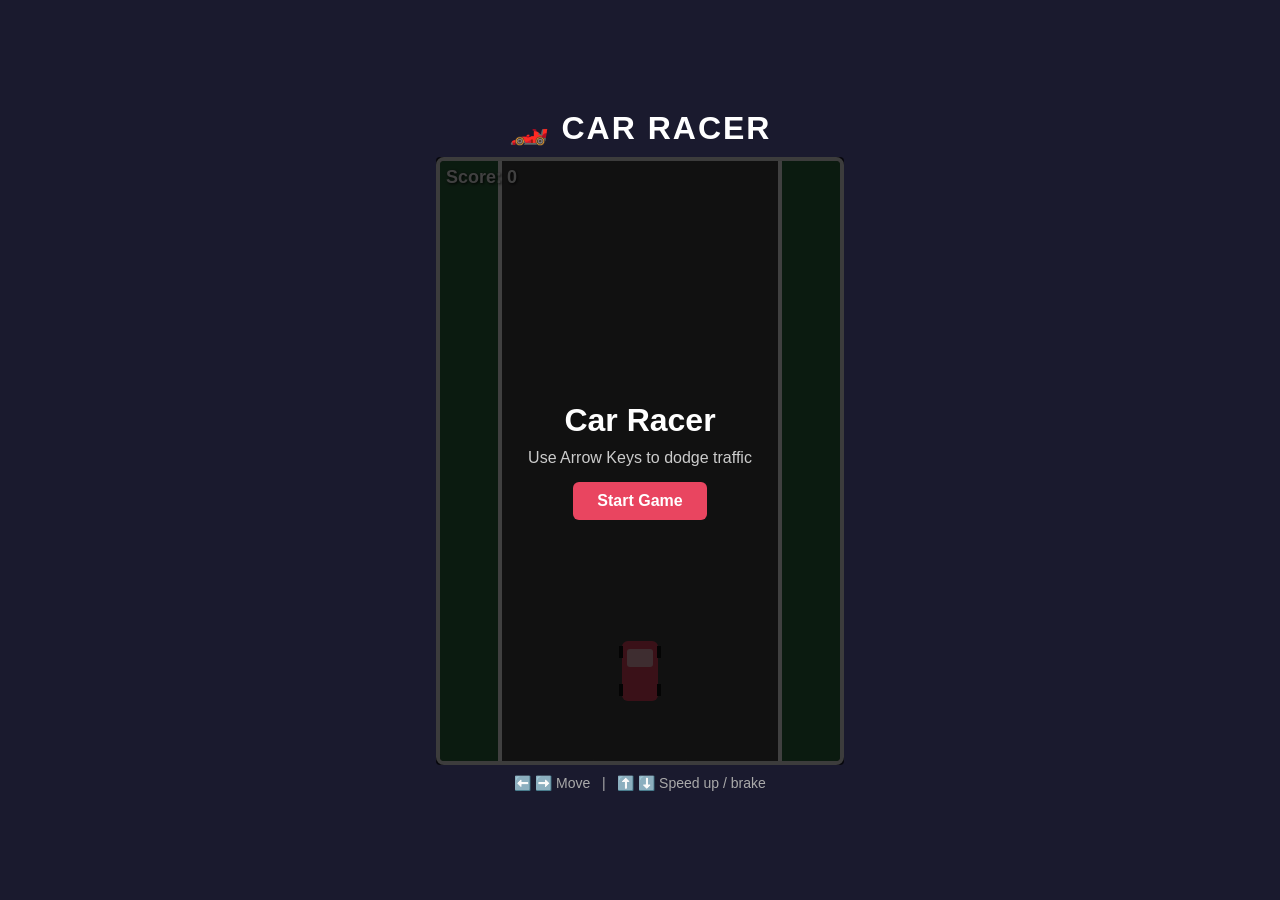
==== index.html @ 6ff9077c "Add files via upload" ====
<!DOCTYPE html>
<html lang="en">
<head>
<meta charset="UTF-8">
<title>Car Racer</title>
<style>
  * { margin: 0; padding: 0; box-sizing: border-box; }
  body {
    background: #1a1a2e;
    display: flex;
    flex-direction: column;
    align-items: center;
    justify-content: center;
    min-height: 100vh;
    font-family: 'Segoe UI', Arial, sans-serif;
    color: #fff;
  }
  h1 { margin-bottom: 10px; letter-spacing: 2px; }
  #gameWrap { position: relative; }
  canvas {
    background: #555;
    border: 4px solid #eee;
    border-radius: 8px;
    display: block;
  }
  #hud {
    position: absolute;
    top: 10px;
    left: 10px;
    font-size: 18px;
    font-weight: bold;
    text-shadow: 1px 1px 3px #000;
  }
  #overlay {
    position: absolute;
    top: 0; left: 0; right: 0; bottom: 0;
    background: rgba(0,0,0,0.75);
    display: flex;
    flex-direction: column;
    align-items: center;
    justify-content: center;
    text-align: center;
    border-radius: 4px;
  }
  #overlay h2 { font-size: 32px; margin-bottom: 10px; }
  #overlay p { margin-bottom: 15px; font-size: 16px; color: #ccc; }
  button {
    padding: 10px 24px;
    font-size: 16px;
    background: #e94560;
    border: none;
    border-radius: 6px;
    color: #fff;
    cursor: pointer;
    font-weight: bold;
  }
  button:hover { background: #ff5773; }
  #instructions {
    margin-top: 10px;
    color: #aaa;
    font-size: 14px;
  }
</style>
</head>
<body>

<h1>🏎️ CAR RACER</h1>
<div id="gameWrap">
  <canvas id="game" width="400" height="600"></canvas>
  <div id="hud">Score: 0</div>
  <div id="overlay">
    <h2>Car Racer</h2>
    <p>Use Arrow Keys to dodge traffic</p>
    <button id="startBtn">Start Game</button>
  </div>
</div>
<div id="instructions">⬅️ ➡️ Move &nbsp; | &nbsp; ⬆️ ⬇️ Speed up / brake</div>

<script>
const canvas = document.getElementById('game');
const ctx = canvas.getContext('2d');
const hud = document.getElementById('hud');
const overlay = document.getElementById('overlay');
const startBtn = document.getElementById('startBtn');

const W = canvas.width, H = canvas.height;
const roadLeft = 60, roadRight = W - 60, laneCount = 3;
const laneWidth = (roadRight - roadLeft) / laneCount;

let keys = {};
document.addEventListener('keydown', e => {
  if (["ArrowLeft","ArrowRight","ArrowUp","ArrowDown"].includes(e.key)) e.preventDefault();
  keys[e.key] = true;
});
document.addEventListener('keyup', e => keys[e.key] = false);

function laneCenter(i) {
  return roadLeft + laneWidth * i + laneWidth / 2;
}

class Car {
  constructor(x, y, w, h, color) {
    this.x = x; this.y = y; this.w = w; this.h = h; this.color = color;
  }
  draw() {
    ctx.save();
    ctx.translate(this.x, this.y);
    // body
    ctx.fillStyle = this.color;
    roundRect(-this.w/2, -this.h/2, this.w, this.h, 6);
    ctx.fill();
    // windows
    ctx.fillStyle = "rgba(255,255,255,0.6)";
    roundRect(-this.w/2 + 5, -this.h/2 + 8, this.w - 10, this.h * 0.3, 3);
    ctx.fill();
    // wheels
    ctx.fillStyle = "#111";
    ctx.fillRect(-this.w/2 - 3, -this.h/2 + 5, 4, 12);
    ctx.fillRect(this.w/2 - 1, -this.h/2 + 5, 4, 12);
    ctx.fillRect(-this.w/2 - 3, this.h/2 - 17, 4, 12);
    ctx.fillRect(this.w/2 - 1, this.h/2 - 17, 4, 12);
    ctx.restore();
  }
  get bounds() {
    return {
      left: this.x - this.w/2 + 6,
      right: this.x + this.w/2 - 6,
      top: this.y - this.h/2 + 4,
      bottom: this.y + this.h/2 - 4
    };
  }
}

function roundRect(x, y, w, h, r) {
  ctx.beginPath();
  ctx.moveTo(x + r, y);
  ctx.arcTo(x + w, y, x + w, y + h, r);
  ctx.arcTo(x + w, y + h, x, y + h, r);
  ctx.arcTo(x, y + h, x, y, r);
  ctx.arcTo(x, y, x + w, y, r);
  ctx.closePath();
}

let player, enemies, score, baseSpeed, roadOffset, gameRunning, spawnTimer, spawnInterval;
const enemyColors = ["#3498db", "#f1c40f", "#2ecc71", "#9b59b6", "#e67e22"];

function resetGame() {
  player = new Car(laneCenter(1), H - 90, 36, 60, "#e94560");
  enemies = [];
  score = 0;
  baseSpeed = 3.5;
  roadOffset = 0;
  spawnTimer = 0;
  spawnInterval = 75;
  gameRunning = true;
  hud.textContent = "Score: 0";
}

function spawnEnemy() {
  const lane = Math.floor(Math.random() * laneCount);
  // avoid stacking directly on top of another enemy in same lane too close
  const color = enemyColors[Math.floor(Math.random() * enemyColors.length)];
  enemies.push(new Car(laneCenter(lane), -80, 34, 58, color));
}

function collide(a, b) {
  const ab = a.bounds, bb = b.bounds;
  return ab.left < bb.right && ab.right > bb.left && ab.top < bb.bottom && ab.bottom > bb.top;
}

function update() {
  if (!gameRunning) return;

  // speed gradually increases with score
  const speed = baseSpeed + score / 300;

  // player movement
  const moveSpeed = 5;
  if (keys["ArrowLeft"]) player.x -= moveSpeed;
  if (keys["ArrowRight"]) player.x += moveSpeed;
  let curSpeedMod = speed;
  if (keys["ArrowUp"]) curSpeedMod = speed * 1.6;
  if (keys["ArrowDown"]) curSpeedMod = speed * 0.5;

  // clamp player to road
  const half = player.w / 2;
  if (player.x < roadLeft + half) player.x = roadLeft + half;
  if (player.x > roadRight - half) player.x = roadRight - half;

  // road scroll
  roadOffset = (roadOffset + curSpeedMod) % 40;

  // spawn enemies
  spawnTimer++;
  if (spawnTimer >= spawnInterval) {
    spawnTimer = 0;
    spawnEnemy();
    spawnInterval = Math.max(35, 75 - score / 20);
  }

  // update enemies
  for (let i = enemies.length - 1; i >= 0; i--) {
    enemies[i].y += curSpeedMod;
    if (enemies[i].y > H + 80) {
      enemies.splice(i, 1);
    } else if (collide(player, enemies[i])) {
      gameOver();
      return;
    }
  }

  // score increases with distance
  score += curSpeedMod * 0.05;
  hud.textContent = "Score: " + Math.floor(score);
}

function drawRoad() {
  ctx.fillStyle = "#444";
  ctx.fillRect(roadLeft, 0, roadRight - roadLeft, H);

  // side grass
  ctx.fillStyle = "#2d6a3f";
  ctx.fillRect(0, 0, roadLeft, H);
  ctx.fillRect(roadRight, 0, W - roadRight, H);

  // road edges
  ctx.strokeStyle = "#fff";
  ctx.lineWidth = 4;
  ctx.beginPath();
  ctx.moveTo(roadLeft, 0); ctx.lineTo(roadLeft, H);
  ctx.moveTo(roadRight, 0); ctx.lineTo(roadRight, H);
  ctx.stroke();

  // lane dashes
  ctx.strokeStyle = "#ddd";
  ctx.lineWidth = 3;
  ctx.setLineDash([20, 20]);
  for (let i = 1; i < laneCount; i++) {
    const x = roadLeft + laneWidth * i;
    ctx.beginPath();
    ctx.moveTo(x, -40 + roadOffset);
    ctx.lineTo(x, H);
    ctx.stroke();
  }
  ctx.setLineDash([]);
}

function draw() {
  ctx.clearRect(0, 0, W, H);
  drawRoad();
  enemies.forEach(e => e.draw());
  player.draw();
}

function loop() {
  update();
  draw();
  if (gameRunning) requestAnimationFrame(loop);
}

function gameOver() {
  gameRunning = false;
  overlay.style.display = "flex";
  overlay.innerHTML = `
    <h2>💥 Crashed!</h2>
    <p>Final Score: ${Math.floor(score)}</p>
    <button id="restartBtn">Race Again</button>
  `;
  document.getElementById("restartBtn").addEventListener("click", startGame);
}

function startGame() {
  overlay.style.display = "none";
  resetGame();
  requestAnimationFrame(loop);
}

startBtn.addEventListener("click", startGame);

// initial static draw
player = new Car(laneCenter(1), H - 90, 36, 60, "#e94560");
enemies = [];
draw();
</script>

</body>
</html>
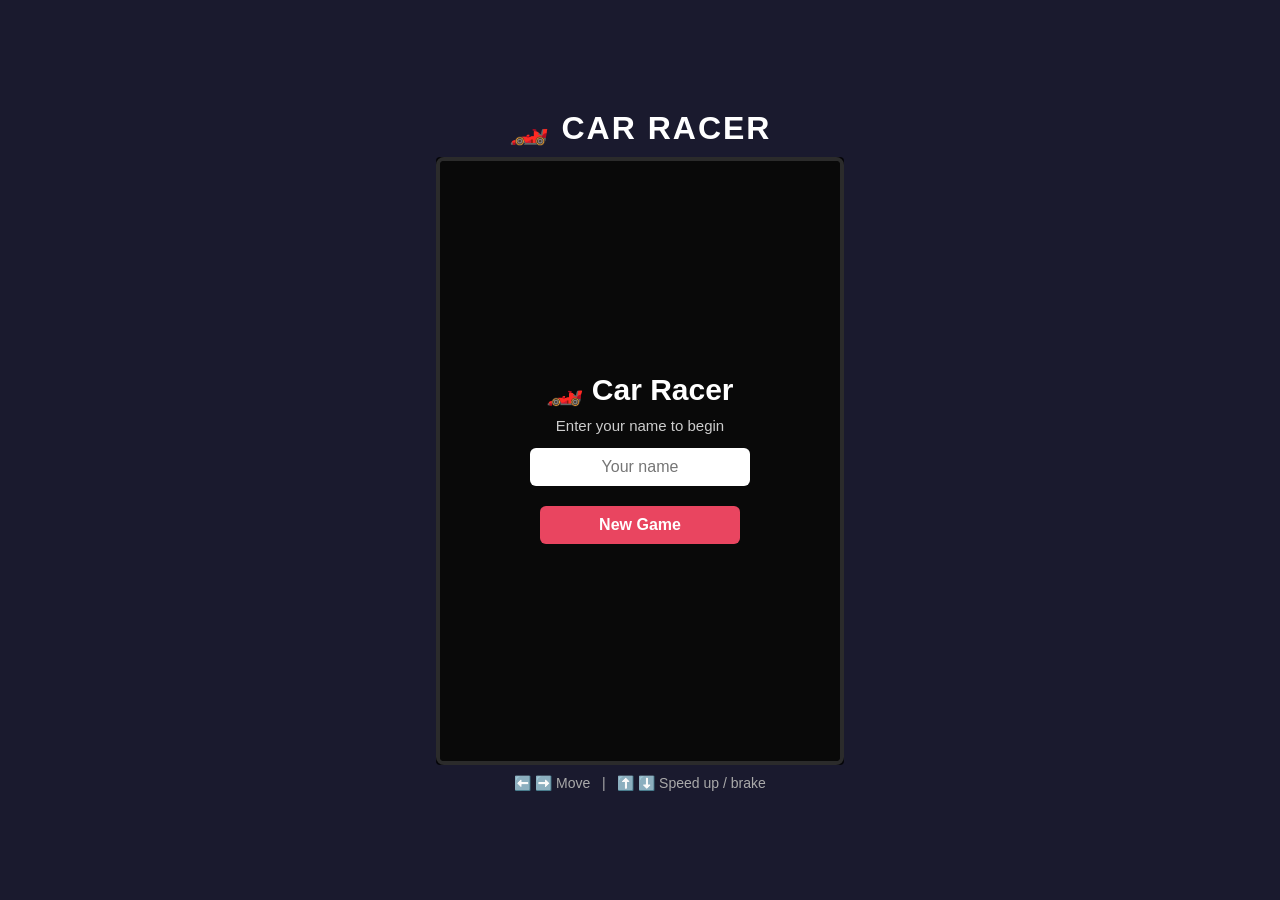
==== commit b318cebb: "Update game with menu, modes, and themes" ====
--- a/index.html
+++ b/index.html
@@ -18,7 +18,6 @@
   h1 { margin-bottom: 10px; letter-spacing: 2px; }
   #gameWrap { position: relative; }
   canvas {
-    background: #555;
     border: 4px solid #eee;
     border-radius: 8px;
     display: block;
@@ -27,6 +26,15 @@
     position: absolute;
     top: 10px;
     left: 10px;
+    font-size: 16px;
+    font-weight: bold;
+    text-shadow: 1px 1px 3px #000;
+    line-height: 1.4;
+  }
+  #timerDisplay {
+    position: absolute;
+    top: 10px;
+    right: 14px;
     font-size: 18px;
     font-weight: bold;
     text-shadow: 1px 1px 3px #000;
@@ -34,16 +42,17 @@
   #overlay {
     position: absolute;
     top: 0; left: 0; right: 0; bottom: 0;
-    background: rgba(0,0,0,0.75);
+    background: rgba(0,0,0,0.82);
     display: flex;
     flex-direction: column;
     align-items: center;
     justify-content: center;
     text-align: center;
     border-radius: 4px;
-  }
-  #overlay h2 { font-size: 32px; margin-bottom: 10px; }
-  #overlay p { margin-bottom: 15px; font-size: 16px; color: #ccc; }
+    padding: 20px;
+  }
+  #overlay h2 { font-size: 30px; margin-bottom: 10px; }
+  #overlay p { margin-bottom: 14px; font-size: 15px; color: #ccc; }
   button {
     padding: 10px 24px;
     font-size: 16px;
@@ -53,13 +62,35 @@
     color: #fff;
     cursor: pointer;
     font-weight: bold;
+    margin: 6px;
+    min-width: 200px;
   }
   button:hover { background: #ff5773; }
+  button.secondary {
+    background: #444;
+  }
+  button.secondary:hover { background: #666; }
+  input[type="text"] {
+    padding: 10px;
+    font-size: 16px;
+    border-radius: 6px;
+    border: none;
+    outline: none;
+    text-align: center;
+    width: 220px;
+    margin-bottom: 14px;
+  }
   #instructions {
     margin-top: 10px;
     color: #aaa;
     font-size: 14px;
   }
+  .modeBtns { display: flex; flex-direction: column; }
+  .nameTag {
+    font-size: 13px;
+    color: #ffd166;
+    margin-bottom: 4px;
+  }
 </style>
 </head>
 <body>
@@ -67,12 +98,9 @@
 <h1>🏎️ CAR RACER</h1>
 <div id="gameWrap">
   <canvas id="game" width="400" height="600"></canvas>
-  <div id="hud">Score: 0</div>
-  <div id="overlay">
-    <h2>Car Racer</h2>
-    <p>Use Arrow Keys to dodge traffic</p>
-    <button id="startBtn">Start Game</button>
-  </div>
+  <div id="hud"></div>
+  <div id="timerDisplay"></div>
+  <div id="overlay"></div>
 </div>
 <div id="instructions">⬅️ ➡️ Move &nbsp; | &nbsp; ⬆️ ⬇️ Speed up / brake</div>
 
@@ -80,12 +108,35 @@
 const canvas = document.getElementById('game');
 const ctx = canvas.getContext('2d');
 const hud = document.getElementById('hud');
+const timerDisplay = document.getElementById('timerDisplay');
 const overlay = document.getElementById('overlay');
-const startBtn = document.getElementById('startBtn');
 
 const W = canvas.width, H = canvas.height;
 const roadLeft = 60, roadRight = W - 60, laneCount = 3;
 const laneWidth = (roadRight - roadLeft) / laneCount;
+
+let playerName = "Player";
+let currentMode = null; // 1 = time attack, 2 = classic
+
+// ---------- THEMES ----------
+const THEMES = {
+  1: { // Time Attack - dusk/sunset theme
+    road: "#3a3450",
+    grass: "#6a3fa0",
+    edge: "#ffd166",
+    dash: "#f4f1de",
+    borderColor: "#ffd166",
+    sky: ["#2b1055", "#7597de"]
+  },
+  2: { // Classic - daytime highway
+    road: "#444444",
+    grass: "#2d6a3f",
+    edge: "#ffffff",
+    dash: "#dddddd",
+    borderColor: "#eeeeee",
+    sky: ["#87ceeb", "#e0f7fa"]
+  }
+};
 
 let keys = {};
 document.addEventListener('keydown', e => {
@@ -105,15 +156,12 @@
   draw() {
     ctx.save();
     ctx.translate(this.x, this.y);
-    // body
     ctx.fillStyle = this.color;
     roundRect(-this.w/2, -this.h/2, this.w, this.h, 6);
     ctx.fill();
-    // windows
     ctx.fillStyle = "rgba(255,255,255,0.6)";
     roundRect(-this.w/2 + 5, -this.h/2 + 8, this.w - 10, this.h * 0.3, 3);
     ctx.fill();
-    // wheels
     ctx.fillStyle = "#111";
     ctx.fillRect(-this.w/2 - 3, -this.h/2 + 5, 4, 12);
     ctx.fillRect(this.w/2 - 1, -this.h/2 + 5, 4, 12);
@@ -142,6 +190,7 @@
 }
 
 let player, enemies, score, baseSpeed, roadOffset, gameRunning, spawnTimer, spawnInterval;
+let timeLeft, timerInterval;
 const enemyColors = ["#3498db", "#f1c40f", "#2ecc71", "#9b59b6", "#e67e22"];
 
 function resetGame() {
@@ -153,12 +202,33 @@
   spawnTimer = 0;
   spawnInterval = 75;
   gameRunning = true;
-  hud.textContent = "Score: 0";
+  timeLeft = 120;
+  updateHud();
+}
+
+function updateHud() {
+  hud.innerHTML = `<div class="nameTag">${escapeHtml(playerName)}</div>Score: ${Math.floor(score)}`;
+  if (currentMode === 1) {
+    timerDisplay.textContent = "⏱ " + formatTime(timeLeft);
+  } else {
+    timerDisplay.textContent = "";
+  }
+}
+
+function formatTime(t) {
+  const m = Math.floor(t / 60);
+  const s = Math.floor(t % 60);
+  return m + ":" + (s < 10 ? "0" : "") + s;
+}
+
+function escapeHtml(str) {
+  const div = document.createElement('div');
+  div.textContent = str;
+  return div.innerHTML;
 }
 
 function spawnEnemy() {
   const lane = Math.floor(Math.random() * laneCount);
-  // avoid stacking directly on top of another enemy in same lane too close
   const color = enemyColors[Math.floor(Math.random() * enemyColors.length)];
   enemies.push(new Car(laneCenter(lane), -80, 34, 58, color));
 }
@@ -168,13 +238,11 @@
   return ab.left < bb.right && ab.right > bb.left && ab.top < bb.bottom && ab.bottom > bb.top;
 }
 
-function update() {
+function update(dt) {
   if (!gameRunning) return;
 
-  // speed gradually increases with score
   const speed = baseSpeed + score / 300;
 
-  // player movement
   const moveSpeed = 5;
   if (keys["ArrowLeft"]) player.x -= moveSpeed;
   if (keys["ArrowRight"]) player.x += moveSpeed;
@@ -182,15 +250,12 @@
   if (keys["ArrowUp"]) curSpeedMod = speed * 1.6;
   if (keys["ArrowDown"]) curSpeedMod = speed * 0.5;
 
-  // clamp player to road
   const half = player.w / 2;
   if (player.x < roadLeft + half) player.x = roadLeft + half;
   if (player.x > roadRight - half) player.x = roadRight - half;
 
-  // road scroll
   roadOffset = (roadOffset + curSpeedMod) % 40;
 
-  // spawn enemies
   spawnTimer++;
   if (spawnTimer >= spawnInterval) {
     spawnTimer = 0;
@@ -198,41 +263,52 @@
     spawnInterval = Math.max(35, 75 - score / 20);
   }
 
-  // update enemies
   for (let i = enemies.length - 1; i >= 0; i--) {
     enemies[i].y += curSpeedMod;
     if (enemies[i].y > H + 80) {
       enemies.splice(i, 1);
     } else if (collide(player, enemies[i])) {
-      gameOver();
-      return;
+      if (currentMode === 2) {
+        endGame(false);
+        return;
+      } else {
+        // Time attack: crashing costs points but keeps racing
+        score = Math.max(0, score - 25);
+        enemies.splice(i, 1);
+      }
     }
   }
 
-  // score increases with distance
   score += curSpeedMod * 0.05;
-  hud.textContent = "Score: " + Math.floor(score);
+  updateHud();
 }
 
 function drawRoad() {
-  ctx.fillStyle = "#444";
-  ctx.fillRect(roadLeft, 0, roadRight - roadLeft, H);
-
-  // side grass
-  ctx.fillStyle = "#2d6a3f";
+  const theme = THEMES[currentMode] || THEMES[2];
+
+  // sky/background gradient outside road area shown via grass color for simplicity,
+  // but add subtle gradient background behind everything
+  const grad = ctx.createLinearGradient(0, 0, 0, H);
+  grad.addColorStop(0, theme.sky[0]);
+  grad.addColorStop(1, theme.sky[1]);
+  ctx.fillStyle = grad;
+  ctx.fillRect(0, 0, W, H);
+
+  ctx.fillStyle = theme.grass;
   ctx.fillRect(0, 0, roadLeft, H);
   ctx.fillRect(roadRight, 0, W - roadRight, H);
 
-  // road edges
-  ctx.strokeStyle = "#fff";
+  ctx.fillStyle = theme.road;
+  ctx.fillRect(roadLeft, 0, roadRight - roadLeft, H);
+
+  ctx.strokeStyle = theme.edge;
   ctx.lineWidth = 4;
   ctx.beginPath();
   ctx.moveTo(roadLeft, 0); ctx.lineTo(roadLeft, H);
   ctx.moveTo(roadRight, 0); ctx.lineTo(roadRight, H);
   ctx.stroke();
 
-  // lane dashes
-  ctx.strokeStyle = "#ddd";
+  ctx.strokeStyle = theme.dash;
   ctx.lineWidth = 3;
   ctx.setLineDash([20, 20]);
   for (let i = 1; i < laneCount; i++) {
@@ -252,35 +328,95 @@
   player.draw();
 }
 
-function loop() {
+let lastTime = null;
+function loop(ts) {
   update();
   draw();
   if (gameRunning) requestAnimationFrame(loop);
 }
 
-function gameOver() {
+function endGame(timeUp) {
   gameRunning = false;
+  clearInterval(timerInterval);
+  overlay.style.display = "flex";
+  const title = timeUp ? "⏱ Time's Up!" : "💥 Crashed!";
+  overlay.innerHTML = `
+    <h2>${title}</h2>
+    <p><strong>${escapeHtml(playerName)}</strong><br>Final Score: ${Math.floor(score)}</p>
+    <div class="modeBtns">
+      <button id="restartBtn">Race Again</button>
+      <button id="menuBtn" class="secondary">Main Menu</button>
+    </div>
+  `;
+  document.getElementById("restartBtn").addEventListener("click", () => startGame(currentMode));
+  document.getElementById("menuBtn").addEventListener("click", showMainMenu);
+}
+
+function startGame(mode) {
+  currentMode = mode;
+  overlay.style.display = "none";
+  resetGame();
+  canvas.style.borderColor = THEMES[mode].borderColor;
+
+  if (mode === 1) {
+    clearInterval(timerInterval);
+    timerInterval = setInterval(() => {
+      if (!gameRunning) return;
+      timeLeft -= 1;
+      updateHud();
+      if (timeLeft <= 0) {
+        endGame(true);
+      }
+    }, 1000);
+  }
+
+  requestAnimationFrame(loop);
+}
+
+// ---------- MENUS ----------
+function showMainMenu() {
+  gameRunning = false;
+  clearInterval(timerInterval);
+  timerDisplay.textContent = "";
+  hud.innerHTML = "";
+  ctx.clearRect(0, 0, W, H);
+  ctx.fillStyle = "#333";
+  ctx.fillRect(0, 0, W, H);
+  canvas.style.borderColor = "#eee";
+
   overlay.style.display = "flex";
   overlay.innerHTML = `
-    <h2>💥 Crashed!</h2>
-    <p>Final Score: ${Math.floor(score)}</p>
-    <button id="restartBtn">Race Again</button>
+    <h2>🏎️ Car Racer</h2>
+    <p>Enter your name to begin</p>
+    <input type="text" id="nameInput" placeholder="Your name" maxlength="16" value="${escapeHtml(playerName === "Player" ? "" : playerName)}">
+    <div class="modeBtns">
+      <button id="newGameBtn">New Game</button>
+    </div>
   `;
-  document.getElementById("restartBtn").addEventListener("click", startGame);
-}
-
-function startGame() {
-  overlay.style.display = "none";
-  resetGame();
-  requestAnimationFrame(loop);
-}
-
-startBtn.addEventListener("click", startGame);
-
-// initial static draw
-player = new Car(laneCenter(1), H - 90, 36, 60, "#e94560");
-enemies = [];
-draw();
+  document.getElementById("newGameBtn").addEventListener("click", () => {
+    const val = document.getElementById("nameInput").value.trim();
+    playerName = val.length > 0 ? val : "Player";
+    showModeMenu();
+  });
+}
+
+function showModeMenu() {
+  overlay.innerHTML = `
+    <h2>Welcome, ${escapeHtml(playerName)}!</h2>
+    <p>Choose a game mode</p>
+    <div class="modeBtns">
+      <button id="mode1Btn">🌇 Mode 1: Time Attack (2 min)</button>
+      <button id="mode2Btn">🛣️ Mode 2: Classic (Survival)</button>
+      <button id="backBtn" class="secondary">Back</button>
+    </div>
+  `;
+  document.getElementById("mode1Btn").addEventListener("click", () => startGame(1));
+  document.getElementById("mode2Btn").addEventListener("click", () => startGame(2));
+  document.getElementById("backBtn").addEventListener("click", showMainMenu);
+}
+
+// init
+showMainMenu();
 </script>
 
 </body>
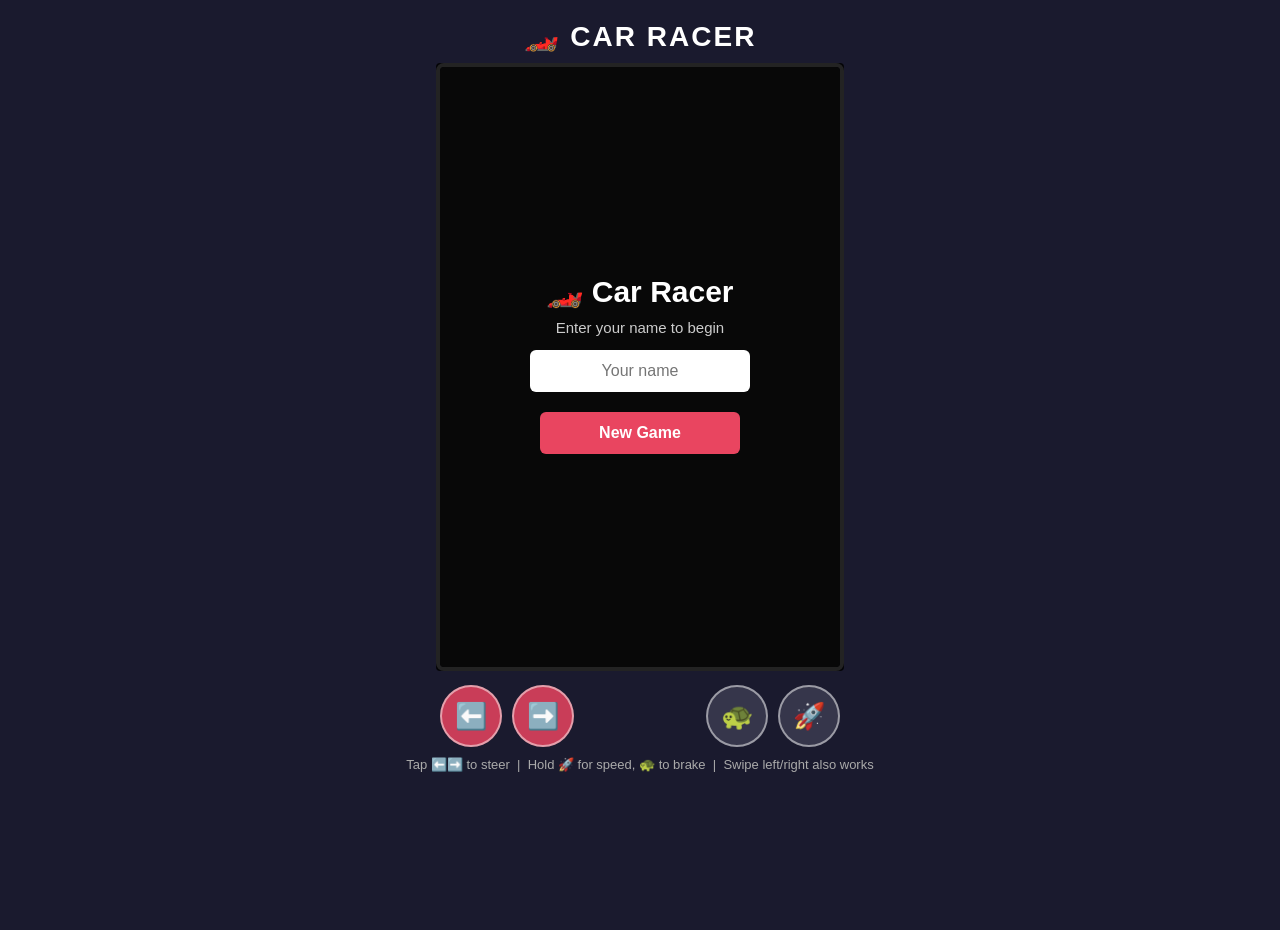
==== commit 7576b4c3: "Add mobile touch controls, remove arrow key dependency" ====
--- a/index.html
+++ b/index.html
@@ -2,25 +2,32 @@
 <html lang="en">
 <head>
 <meta charset="UTF-8">
+<meta name="viewport" content="width=device-width, initial-scale=1.0, maximum-scale=1.0, user-scalable=no">
 <title>Car Racer</title>
 <style>
-  * { margin: 0; padding: 0; box-sizing: border-box; }
-  body {
+  * { margin: 0; padding: 0; box-sizing: border-box; -webkit-tap-highlight-color: transparent; }
+  html, body {
     background: #1a1a2e;
     display: flex;
     flex-direction: column;
     align-items: center;
-    justify-content: center;
+    justify-content: flex-start;
     min-height: 100vh;
     font-family: 'Segoe UI', Arial, sans-serif;
     color: #fff;
-  }
-  h1 { margin-bottom: 10px; letter-spacing: 2px; }
-  #gameWrap { position: relative; }
+    overflow-x: hidden;
+    touch-action: none;
+    padding: 10px 0 20px;
+  }
+  h1 { margin-bottom: 10px; letter-spacing: 2px; font-size: clamp(20px, 5vw, 28px); }
+  #gameWrap { position: relative; max-width: 96vw; }
   canvas {
     border: 4px solid #eee;
     border-radius: 8px;
     display: block;
+    max-width: 96vw;
+    height: auto;
+    touch-action: none;
   }
   #hud {
     position: absolute;
@@ -42,7 +49,7 @@
   #overlay {
     position: absolute;
     top: 0; left: 0; right: 0; bottom: 0;
-    background: rgba(0,0,0,0.82);
+    background: rgba(0,0,0,0.85);
     display: flex;
     flex-direction: column;
     align-items: center;
@@ -51,10 +58,10 @@
     border-radius: 4px;
     padding: 20px;
   }
-  #overlay h2 { font-size: 30px; margin-bottom: 10px; }
+  #overlay h2 { font-size: clamp(22px, 6vw, 30px); margin-bottom: 10px; }
   #overlay p { margin-bottom: 14px; font-size: 15px; color: #ccc; }
   button {
-    padding: 10px 24px;
+    padding: 12px 24px;
     font-size: 16px;
     background: #e94560;
     border: none;
@@ -64,14 +71,13 @@
     font-weight: bold;
     margin: 6px;
     min-width: 200px;
+    touch-action: manipulation;
   }
   button:hover { background: #ff5773; }
-  button.secondary {
-    background: #444;
-  }
+  button.secondary { background: #444; }
   button.secondary:hover { background: #666; }
   input[type="text"] {
-    padding: 10px;
+    padding: 12px;
     font-size: 16px;
     border-radius: 6px;
     border: none;
@@ -83,7 +89,9 @@
   #instructions {
     margin-top: 10px;
     color: #aaa;
-    font-size: 14px;
+    font-size: 13px;
+    text-align: center;
+    max-width: 96vw;
   }
   .modeBtns { display: flex; flex-direction: column; }
   .nameTag {
@@ -91,6 +99,40 @@
     color: #ffd166;
     margin-bottom: 4px;
   }
+
+  /* ---------- Touch controls ---------- */
+  #touchControls {
+    display: flex;
+    justify-content: space-between;
+    align-items: center;
+    width: 100%;
+    max-width: 400px;
+    margin-top: 14px;
+    -webkit-user-select: none;
+    user-select: none;
+  }
+  .touchGroup { display: flex; gap: 10px; }
+  .touchBtn {
+    width: 62px;
+    height: 62px;
+    border-radius: 50%;
+    background: rgba(233, 69, 96, 0.85);
+    border: 2px solid rgba(255,255,255,0.5);
+    display: flex;
+    align-items: center;
+    justify-content: center;
+    font-size: 26px;
+    color: #fff;
+    touch-action: none;
+    -webkit-user-select: none;
+    user-select: none;
+  }
+  .touchBtn:active, .touchBtn.pressed {
+    background: rgba(255, 87, 115, 1);
+    transform: scale(0.94);
+  }
+  .touchBtn.speedBtn { background: rgba(60,60,80,0.85); }
+  .touchBtn.speedBtn:active, .touchBtn.speedBtn.pressed { background: rgba(90,90,120,1); }
 </style>
 </head>
 <body>
@@ -102,7 +144,20 @@
   <div id="timerDisplay"></div>
   <div id="overlay"></div>
 </div>
-<div id="instructions">⬅️ ➡️ Move &nbsp; | &nbsp; ⬆️ ⬇️ Speed up / brake</div>
+
+<!-- On-screen touch controls: works on mobile AND can be clicked on desktop -->
+<div id="touchControls">
+  <div class="touchGroup">
+    <div class="touchBtn" id="btnLeft">⬅️</div>
+    <div class="touchBtn" id="btnRight">➡️</div>
+  </div>
+  <div class="touchGroup">
+    <div class="touchBtn speedBtn" id="btnBrake">🐢</div>
+    <div class="touchBtn speedBtn" id="btnGas">🚀</div>
+  </div>
+</div>
+
+<div id="instructions">Tap ⬅️➡️ to steer &nbsp;|&nbsp; Hold 🚀 for speed, 🐢 to brake &nbsp;|&nbsp; Swipe left/right also works</div>
 
 <script>
 const canvas = document.getElementById('game');
@@ -138,12 +193,58 @@
   }
 };
 
-let keys = {};
+// ---------- INPUT (touch/click buttons + optional keyboard, no arrows required) ----------
+let controls = { left: false, right: false, gas: false, brake: false };
+
+// Keyboard still works as a bonus for desktop users, but is not required
 document.addEventListener('keydown', e => {
   if (["ArrowLeft","ArrowRight","ArrowUp","ArrowDown"].includes(e.key)) e.preventDefault();
-  keys[e.key] = true;
+  if (e.key === "ArrowLeft") controls.left = true;
+  if (e.key === "ArrowRight") controls.right = true;
+  if (e.key === "ArrowUp") controls.gas = true;
+  if (e.key === "ArrowDown") controls.brake = true;
 });
-document.addEventListener('keyup', e => keys[e.key] = false);
+document.addEventListener('keyup', e => {
+  if (e.key === "ArrowLeft") controls.left = false;
+  if (e.key === "ArrowRight") controls.right = false;
+  if (e.key === "ArrowUp") controls.gas = false;
+  if (e.key === "ArrowDown") controls.brake = false;
+});
+
+// On-screen touch/click buttons
+function bindHoldButton(el, key) {
+  const setState = (val) => {
+    controls[key] = val;
+    el.classList.toggle('pressed', val);
+  };
+  el.addEventListener('touchstart', e => { e.preventDefault(); setState(true); }, { passive: false });
+  el.addEventListener('touchend', e => { e.preventDefault(); setState(false); }, { passive: false });
+  el.addEventListener('touchcancel', () => setState(false));
+  el.addEventListener('mousedown', e => { e.preventDefault(); setState(true); });
+  el.addEventListener('mouseup', () => setState(false));
+  el.addEventListener('mouseleave', () => setState(false));
+}
+bindHoldButton(document.getElementById('btnLeft'), 'left');
+bindHoldButton(document.getElementById('btnRight'), 'right');
+bindHoldButton(document.getElementById('btnGas'), 'gas');
+bindHoldButton(document.getElementById('btnBrake'), 'brake');
+
+// Swipe support directly on the canvas (extra mobile convenience)
+let swipeStartX = null;
+canvas.addEventListener('touchstart', e => {
+  swipeStartX = e.touches[0].clientX;
+}, { passive: true });
+canvas.addEventListener('touchmove', e => {
+  if (swipeStartX === null) return;
+  const dx = e.touches[0].clientX - swipeStartX;
+  if (dx > 15) { controls.right = true; controls.left = false; }
+  else if (dx < -15) { controls.left = true; controls.right = false; }
+}, { passive: true });
+canvas.addEventListener('touchend', () => {
+  swipeStartX = null;
+  controls.left = false;
+  controls.right = false;
+}, { passive: true });
 
 function laneCenter(i) {
   return roadLeft + laneWidth * i + laneWidth / 2;
@@ -238,17 +339,17 @@
   return ab.left < bb.right && ab.right > bb.left && ab.top < bb.bottom && ab.bottom > bb.top;
 }
 
-function update(dt) {
+function update() {
   if (!gameRunning) return;
 
   const speed = baseSpeed + score / 300;
 
   const moveSpeed = 5;
-  if (keys["ArrowLeft"]) player.x -= moveSpeed;
-  if (keys["ArrowRight"]) player.x += moveSpeed;
+  if (controls.left) player.x -= moveSpeed;
+  if (controls.right) player.x += moveSpeed;
   let curSpeedMod = speed;
-  if (keys["ArrowUp"]) curSpeedMod = speed * 1.6;
-  if (keys["ArrowDown"]) curSpeedMod = speed * 0.5;
+  if (controls.gas) curSpeedMod = speed * 1.6;
+  if (controls.brake) curSpeedMod = speed * 0.5;
 
   const half = player.w / 2;
   if (player.x < roadLeft + half) player.x = roadLeft + half;
@@ -286,8 +387,6 @@
 function drawRoad() {
   const theme = THEMES[currentMode] || THEMES[2];
 
-  // sky/background gradient outside road area shown via grass color for simplicity,
-  // but add subtle gradient background behind everything
   const grad = ctx.createLinearGradient(0, 0, 0, H);
   grad.addColorStop(0, theme.sky[0]);
   grad.addColorStop(1, theme.sky[1]);
@@ -328,8 +427,7 @@
   player.draw();
 }
 
-let lastTime = null;
-function loop(ts) {
+function loop() {
   update();
   draw();
   if (gameRunning) requestAnimationFrame(loop);
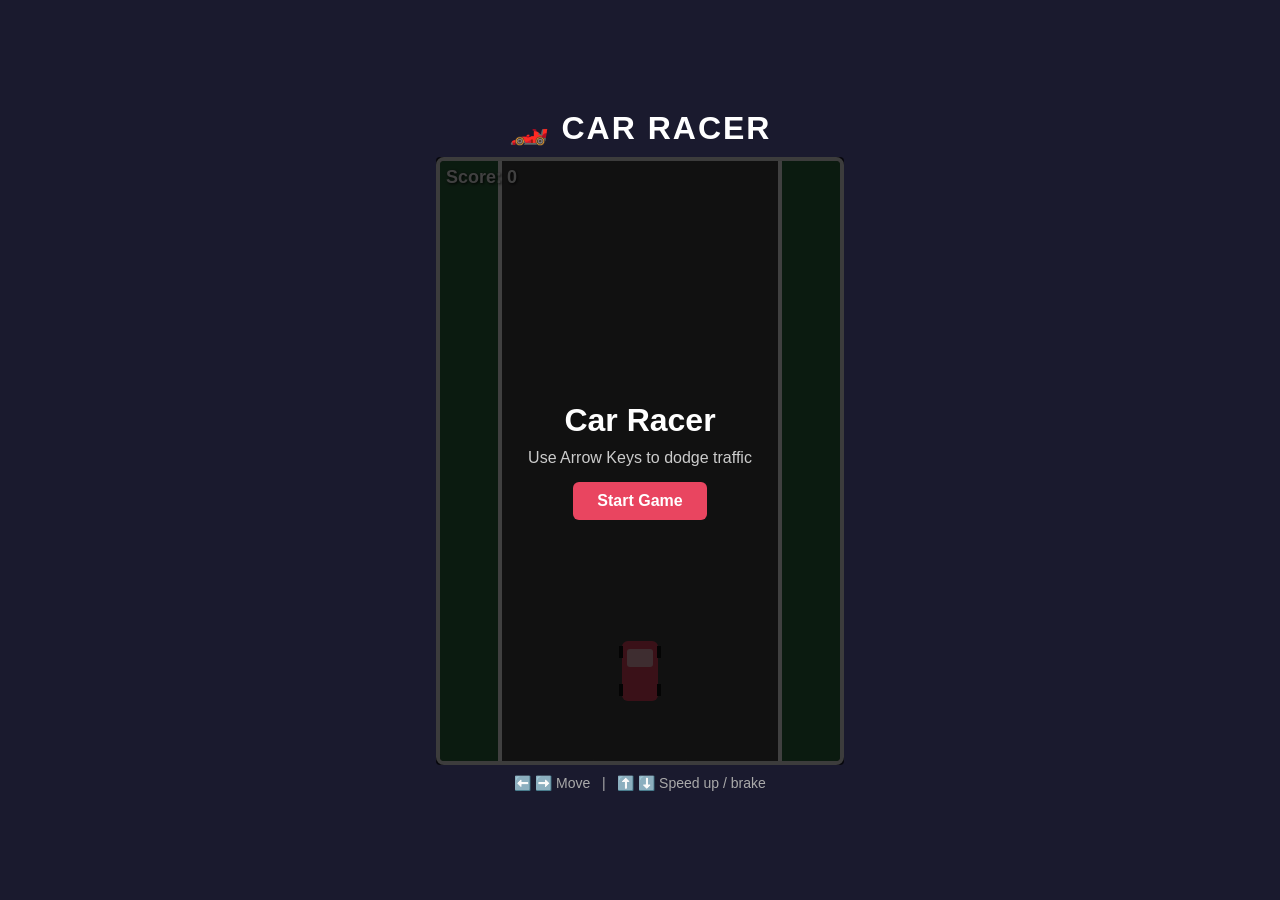
==== commit 1fafa032: "Add Pour & Solve water-physics puzzle game Canvas game where you move, rotate, and draw planks to ro" ====
--- a/index.html
+++ b/index.html
@@ -2,46 +2,31 @@
 <html lang="en">
 <head>
 <meta charset="UTF-8">
-<meta name="viewport" content="width=device-width, initial-scale=1.0, maximum-scale=1.0, user-scalable=no">
 <title>Car Racer</title>
 <style>
-  * { margin: 0; padding: 0; box-sizing: border-box; -webkit-tap-highlight-color: transparent; }
-  html, body {
+  * { margin: 0; padding: 0; box-sizing: border-box; }
+  body {
     background: #1a1a2e;
     display: flex;
     flex-direction: column;
     align-items: center;
-    justify-content: flex-start;
+    justify-content: center;
     min-height: 100vh;
     font-family: 'Segoe UI', Arial, sans-serif;
     color: #fff;
-    overflow-x: hidden;
-    touch-action: none;
-    padding: 10px 0 20px;
-  }
-  h1 { margin-bottom: 10px; letter-spacing: 2px; font-size: clamp(20px, 5vw, 28px); }
-  #gameWrap { position: relative; max-width: 96vw; }
+  }
+  h1 { margin-bottom: 10px; letter-spacing: 2px; }
+  #gameWrap { position: relative; }
   canvas {
+    background: #555;
     border: 4px solid #eee;
     border-radius: 8px;
     display: block;
-    max-width: 96vw;
-    height: auto;
-    touch-action: none;
   }
   #hud {
     position: absolute;
     top: 10px;
     left: 10px;
-    font-size: 16px;
-    font-weight: bold;
-    text-shadow: 1px 1px 3px #000;
-    line-height: 1.4;
-  }
-  #timerDisplay {
-    position: absolute;
-    top: 10px;
-    right: 14px;
     font-size: 18px;
     font-weight: bold;
     text-shadow: 1px 1px 3px #000;
@@ -49,19 +34,18 @@
   #overlay {
     position: absolute;
     top: 0; left: 0; right: 0; bottom: 0;
-    background: rgba(0,0,0,0.85);
+    background: rgba(0,0,0,0.75);
     display: flex;
     flex-direction: column;
     align-items: center;
     justify-content: center;
     text-align: center;
     border-radius: 4px;
-    padding: 20px;
-  }
-  #overlay h2 { font-size: clamp(22px, 6vw, 30px); margin-bottom: 10px; }
-  #overlay p { margin-bottom: 14px; font-size: 15px; color: #ccc; }
+  }
+  #overlay h2 { font-size: 32px; margin-bottom: 10px; }
+  #overlay p { margin-bottom: 15px; font-size: 16px; color: #ccc; }
   button {
-    padding: 12px 24px;
+    padding: 10px 24px;
     font-size: 16px;
     background: #e94560;
     border: none;
@@ -69,70 +53,13 @@
     color: #fff;
     cursor: pointer;
     font-weight: bold;
-    margin: 6px;
-    min-width: 200px;
-    touch-action: manipulation;
   }
   button:hover { background: #ff5773; }
-  button.secondary { background: #444; }
-  button.secondary:hover { background: #666; }
-  input[type="text"] {
-    padding: 12px;
-    font-size: 16px;
-    border-radius: 6px;
-    border: none;
-    outline: none;
-    text-align: center;
-    width: 220px;
-    margin-bottom: 14px;
-  }
   #instructions {
     margin-top: 10px;
     color: #aaa;
-    font-size: 13px;
-    text-align: center;
-    max-width: 96vw;
-  }
-  .modeBtns { display: flex; flex-direction: column; }
-  .nameTag {
-    font-size: 13px;
-    color: #ffd166;
-    margin-bottom: 4px;
-  }
-
-  /* ---------- Touch controls ---------- */
-  #touchControls {
-    display: flex;
-    justify-content: space-between;
-    align-items: center;
-    width: 100%;
-    max-width: 400px;
-    margin-top: 14px;
-    -webkit-user-select: none;
-    user-select: none;
-  }
-  .touchGroup { display: flex; gap: 10px; }
-  .touchBtn {
-    width: 62px;
-    height: 62px;
-    border-radius: 50%;
-    background: rgba(233, 69, 96, 0.85);
-    border: 2px solid rgba(255,255,255,0.5);
-    display: flex;
-    align-items: center;
-    justify-content: center;
-    font-size: 26px;
-    color: #fff;
-    touch-action: none;
-    -webkit-user-select: none;
-    user-select: none;
-  }
-  .touchBtn:active, .touchBtn.pressed {
-    background: rgba(255, 87, 115, 1);
-    transform: scale(0.94);
-  }
-  .touchBtn.speedBtn { background: rgba(60,60,80,0.85); }
-  .touchBtn.speedBtn:active, .touchBtn.speedBtn.pressed { background: rgba(90,90,120,1); }
+    font-size: 14px;
+  }
 </style>
 </head>
 <body>
@@ -140,111 +67,32 @@
 <h1>🏎️ CAR RACER</h1>
 <div id="gameWrap">
   <canvas id="game" width="400" height="600"></canvas>
-  <div id="hud"></div>
-  <div id="timerDisplay"></div>
-  <div id="overlay"></div>
-</div>
-
-<!-- On-screen touch controls: works on mobile AND can be clicked on desktop -->
-<div id="touchControls">
-  <div class="touchGroup">
-    <div class="touchBtn" id="btnLeft">⬅️</div>
-    <div class="touchBtn" id="btnRight">➡️</div>
-  </div>
-  <div class="touchGroup">
-    <div class="touchBtn speedBtn" id="btnBrake">🐢</div>
-    <div class="touchBtn speedBtn" id="btnGas">🚀</div>
+  <div id="hud">Score: 0</div>
+  <div id="overlay">
+    <h2>Car Racer</h2>
+    <p>Use Arrow Keys to dodge traffic</p>
+    <button id="startBtn">Start Game</button>
   </div>
 </div>
-
-<div id="instructions">Tap ⬅️➡️ to steer &nbsp;|&nbsp; Hold 🚀 for speed, 🐢 to brake &nbsp;|&nbsp; Swipe left/right also works</div>
+<div id="instructions">⬅️ ➡️ Move &nbsp; | &nbsp; ⬆️ ⬇️ Speed up / brake</div>
 
 <script>
 const canvas = document.getElementById('game');
 const ctx = canvas.getContext('2d');
 const hud = document.getElementById('hud');
-const timerDisplay = document.getElementById('timerDisplay');
 const overlay = document.getElementById('overlay');
+const startBtn = document.getElementById('startBtn');
 
 const W = canvas.width, H = canvas.height;
 const roadLeft = 60, roadRight = W - 60, laneCount = 3;
 const laneWidth = (roadRight - roadLeft) / laneCount;
 
-let playerName = "Player";
-let currentMode = null; // 1 = time attack, 2 = classic
-
-// ---------- THEMES ----------
-const THEMES = {
-  1: { // Time Attack - dusk/sunset theme
-    road: "#3a3450",
-    grass: "#6a3fa0",
-    edge: "#ffd166",
-    dash: "#f4f1de",
-    borderColor: "#ffd166",
-    sky: ["#2b1055", "#7597de"]
-  },
-  2: { // Classic - daytime highway
-    road: "#444444",
-    grass: "#2d6a3f",
-    edge: "#ffffff",
-    dash: "#dddddd",
-    borderColor: "#eeeeee",
-    sky: ["#87ceeb", "#e0f7fa"]
-  }
-};
-
-// ---------- INPUT (touch/click buttons + optional keyboard, no arrows required) ----------
-let controls = { left: false, right: false, gas: false, brake: false };
-
-// Keyboard still works as a bonus for desktop users, but is not required
+let keys = {};
 document.addEventListener('keydown', e => {
   if (["ArrowLeft","ArrowRight","ArrowUp","ArrowDown"].includes(e.key)) e.preventDefault();
-  if (e.key === "ArrowLeft") controls.left = true;
-  if (e.key === "ArrowRight") controls.right = true;
-  if (e.key === "ArrowUp") controls.gas = true;
-  if (e.key === "ArrowDown") controls.brake = true;
+  keys[e.key] = true;
 });
-document.addEventListener('keyup', e => {
-  if (e.key === "ArrowLeft") controls.left = false;
-  if (e.key === "ArrowRight") controls.right = false;
-  if (e.key === "ArrowUp") controls.gas = false;
-  if (e.key === "ArrowDown") controls.brake = false;
-});
-
-// On-screen touch/click buttons
-function bindHoldButton(el, key) {
-  const setState = (val) => {
-    controls[key] = val;
-    el.classList.toggle('pressed', val);
-  };
-  el.addEventListener('touchstart', e => { e.preventDefault(); setState(true); }, { passive: false });
-  el.addEventListener('touchend', e => { e.preventDefault(); setState(false); }, { passive: false });
-  el.addEventListener('touchcancel', () => setState(false));
-  el.addEventListener('mousedown', e => { e.preventDefault(); setState(true); });
-  el.addEventListener('mouseup', () => setState(false));
-  el.addEventListener('mouseleave', () => setState(false));
-}
-bindHoldButton(document.getElementById('btnLeft'), 'left');
-bindHoldButton(document.getElementById('btnRight'), 'right');
-bindHoldButton(document.getElementById('btnGas'), 'gas');
-bindHoldButton(document.getElementById('btnBrake'), 'brake');
-
-// Swipe support directly on the canvas (extra mobile convenience)
-let swipeStartX = null;
-canvas.addEventListener('touchstart', e => {
-  swipeStartX = e.touches[0].clientX;
-}, { passive: true });
-canvas.addEventListener('touchmove', e => {
-  if (swipeStartX === null) return;
-  const dx = e.touches[0].clientX - swipeStartX;
-  if (dx > 15) { controls.right = true; controls.left = false; }
-  else if (dx < -15) { controls.left = true; controls.right = false; }
-}, { passive: true });
-canvas.addEventListener('touchend', () => {
-  swipeStartX = null;
-  controls.left = false;
-  controls.right = false;
-}, { passive: true });
+document.addEventListener('keyup', e => keys[e.key] = false);
 
 function laneCenter(i) {
   return roadLeft + laneWidth * i + laneWidth / 2;
@@ -257,12 +105,15 @@
   draw() {
     ctx.save();
     ctx.translate(this.x, this.y);
+    // body
     ctx.fillStyle = this.color;
     roundRect(-this.w/2, -this.h/2, this.w, this.h, 6);
     ctx.fill();
+    // windows
     ctx.fillStyle = "rgba(255,255,255,0.6)";
     roundRect(-this.w/2 + 5, -this.h/2 + 8, this.w - 10, this.h * 0.3, 3);
     ctx.fill();
+    // wheels
     ctx.fillStyle = "#111";
     ctx.fillRect(-this.w/2 - 3, -this.h/2 + 5, 4, 12);
     ctx.fillRect(this.w/2 - 1, -this.h/2 + 5, 4, 12);
@@ -291,7 +142,6 @@
 }
 
 let player, enemies, score, baseSpeed, roadOffset, gameRunning, spawnTimer, spawnInterval;
-let timeLeft, timerInterval;
 const enemyColors = ["#3498db", "#f1c40f", "#2ecc71", "#9b59b6", "#e67e22"];
 
 function resetGame() {
@@ -303,33 +153,12 @@
   spawnTimer = 0;
   spawnInterval = 75;
   gameRunning = true;
-  timeLeft = 120;
-  updateHud();
-}
-
-function updateHud() {
-  hud.innerHTML = `<div class="nameTag">${escapeHtml(playerName)}</div>Score: ${Math.floor(score)}`;
-  if (currentMode === 1) {
-    timerDisplay.textContent = "⏱ " + formatTime(timeLeft);
-  } else {
-    timerDisplay.textContent = "";
-  }
-}
-
-function formatTime(t) {
-  const m = Math.floor(t / 60);
-  const s = Math.floor(t % 60);
-  return m + ":" + (s < 10 ? "0" : "") + s;
-}
-
-function escapeHtml(str) {
-  const div = document.createElement('div');
-  div.textContent = str;
-  return div.innerHTML;
+  hud.textContent = "Score: 0";
 }
 
 function spawnEnemy() {
   const lane = Math.floor(Math.random() * laneCount);
+  // avoid stacking directly on top of another enemy in same lane too close
   const color = enemyColors[Math.floor(Math.random() * enemyColors.length)];
   enemies.push(new Car(laneCenter(lane), -80, 34, 58, color));
 }
@@ -342,21 +171,26 @@
 function update() {
   if (!gameRunning) return;
 
+  // speed gradually increases with score
   const speed = baseSpeed + score / 300;
 
+  // player movement
   const moveSpeed = 5;
-  if (controls.left) player.x -= moveSpeed;
-  if (controls.right) player.x += moveSpeed;
+  if (keys["ArrowLeft"]) player.x -= moveSpeed;
+  if (keys["ArrowRight"]) player.x += moveSpeed;
   let curSpeedMod = speed;
-  if (controls.gas) curSpeedMod = speed * 1.6;
-  if (controls.brake) curSpeedMod = speed * 0.5;
-
+  if (keys["ArrowUp"]) curSpeedMod = speed * 1.6;
+  if (keys["ArrowDown"]) curSpeedMod = speed * 0.5;
+
+  // clamp player to road
   const half = player.w / 2;
   if (player.x < roadLeft + half) player.x = roadLeft + half;
   if (player.x > roadRight - half) player.x = roadRight - half;
 
+  // road scroll
   roadOffset = (roadOffset + curSpeedMod) % 40;
 
+  // spawn enemies
   spawnTimer++;
   if (spawnTimer >= spawnInterval) {
     spawnTimer = 0;
@@ -364,50 +198,41 @@
     spawnInterval = Math.max(35, 75 - score / 20);
   }
 
+  // update enemies
   for (let i = enemies.length - 1; i >= 0; i--) {
     enemies[i].y += curSpeedMod;
     if (enemies[i].y > H + 80) {
       enemies.splice(i, 1);
     } else if (collide(player, enemies[i])) {
-      if (currentMode === 2) {
-        endGame(false);
-        return;
-      } else {
-        // Time attack: crashing costs points but keeps racing
-        score = Math.max(0, score - 25);
-        enemies.splice(i, 1);
-      }
+      gameOver();
+      return;
     }
   }
 
+  // score increases with distance
   score += curSpeedMod * 0.05;
-  updateHud();
+  hud.textContent = "Score: " + Math.floor(score);
 }
 
 function drawRoad() {
-  const theme = THEMES[currentMode] || THEMES[2];
-
-  const grad = ctx.createLinearGradient(0, 0, 0, H);
-  grad.addColorStop(0, theme.sky[0]);
-  grad.addColorStop(1, theme.sky[1]);
-  ctx.fillStyle = grad;
-  ctx.fillRect(0, 0, W, H);
-
-  ctx.fillStyle = theme.grass;
+  ctx.fillStyle = "#444";
+  ctx.fillRect(roadLeft, 0, roadRight - roadLeft, H);
+
+  // side grass
+  ctx.fillStyle = "#2d6a3f";
   ctx.fillRect(0, 0, roadLeft, H);
   ctx.fillRect(roadRight, 0, W - roadRight, H);
 
-  ctx.fillStyle = theme.road;
-  ctx.fillRect(roadLeft, 0, roadRight - roadLeft, H);
-
-  ctx.strokeStyle = theme.edge;
+  // road edges
+  ctx.strokeStyle = "#fff";
   ctx.lineWidth = 4;
   ctx.beginPath();
   ctx.moveTo(roadLeft, 0); ctx.lineTo(roadLeft, H);
   ctx.moveTo(roadRight, 0); ctx.lineTo(roadRight, H);
   ctx.stroke();
 
-  ctx.strokeStyle = theme.dash;
+  // lane dashes
+  ctx.strokeStyle = "#ddd";
   ctx.lineWidth = 3;
   ctx.setLineDash([20, 20]);
   for (let i = 1; i < laneCount; i++) {
@@ -433,88 +258,29 @@
   if (gameRunning) requestAnimationFrame(loop);
 }
 
-function endGame(timeUp) {
+function gameOver() {
   gameRunning = false;
-  clearInterval(timerInterval);
   overlay.style.display = "flex";
-  const title = timeUp ? "⏱ Time's Up!" : "💥 Crashed!";
   overlay.innerHTML = `
-    <h2>${title}</h2>
-    <p><strong>${escapeHtml(playerName)}</strong><br>Final Score: ${Math.floor(score)}</p>
-    <div class="modeBtns">
-      <button id="restartBtn">Race Again</button>
-      <button id="menuBtn" class="secondary">Main Menu</button>
-    </div>
+    <h2>💥 Crashed!</h2>
+    <p>Final Score: ${Math.floor(score)}</p>
+    <button id="restartBtn">Race Again</button>
   `;
-  document.getElementById("restartBtn").addEventListener("click", () => startGame(currentMode));
-  document.getElementById("menuBtn").addEventListener("click", showMainMenu);
-}
-
-function startGame(mode) {
-  currentMode = mode;
+  document.getElementById("restartBtn").addEventListener("click", startGame);
+}
+
+function startGame() {
   overlay.style.display = "none";
   resetGame();
-  canvas.style.borderColor = THEMES[mode].borderColor;
-
-  if (mode === 1) {
-    clearInterval(timerInterval);
-    timerInterval = setInterval(() => {
-      if (!gameRunning) return;
-      timeLeft -= 1;
-      updateHud();
-      if (timeLeft <= 0) {
-        endGame(true);
-      }
-    }, 1000);
-  }
-
   requestAnimationFrame(loop);
 }
 
-// ---------- MENUS ----------
-function showMainMenu() {
-  gameRunning = false;
-  clearInterval(timerInterval);
-  timerDisplay.textContent = "";
-  hud.innerHTML = "";
-  ctx.clearRect(0, 0, W, H);
-  ctx.fillStyle = "#333";
-  ctx.fillRect(0, 0, W, H);
-  canvas.style.borderColor = "#eee";
-
-  overlay.style.display = "flex";
-  overlay.innerHTML = `
-    <h2>🏎️ Car Racer</h2>
-    <p>Enter your name to begin</p>
-    <input type="text" id="nameInput" placeholder="Your name" maxlength="16" value="${escapeHtml(playerName === "Player" ? "" : playerName)}">
-    <div class="modeBtns">
-      <button id="newGameBtn">New Game</button>
-    </div>
-  `;
-  document.getElementById("newGameBtn").addEventListener("click", () => {
-    const val = document.getElementById("nameInput").value.trim();
-    playerName = val.length > 0 ? val : "Player";
-    showModeMenu();
-  });
-}
-
-function showModeMenu() {
-  overlay.innerHTML = `
-    <h2>Welcome, ${escapeHtml(playerName)}!</h2>
-    <p>Choose a game mode</p>
-    <div class="modeBtns">
-      <button id="mode1Btn">🌇 Mode 1: Time Attack (2 min)</button>
-      <button id="mode2Btn">🛣️ Mode 2: Classic (Survival)</button>
-      <button id="backBtn" class="secondary">Back</button>
-    </div>
-  `;
-  document.getElementById("mode1Btn").addEventListener("click", () => startGame(1));
-  document.getElementById("mode2Btn").addEventListener("click", () => startGame(2));
-  document.getElementById("backBtn").addEventListener("click", showMainMenu);
-}
-
-// init
-showMainMenu();
+startBtn.addEventListener("click", startGame);
+
+// initial static draw
+player = new Car(laneCenter(1), H - 90, 36, 60, "#e94560");
+enemies = [];
+draw();
 </script>
 
 </body>
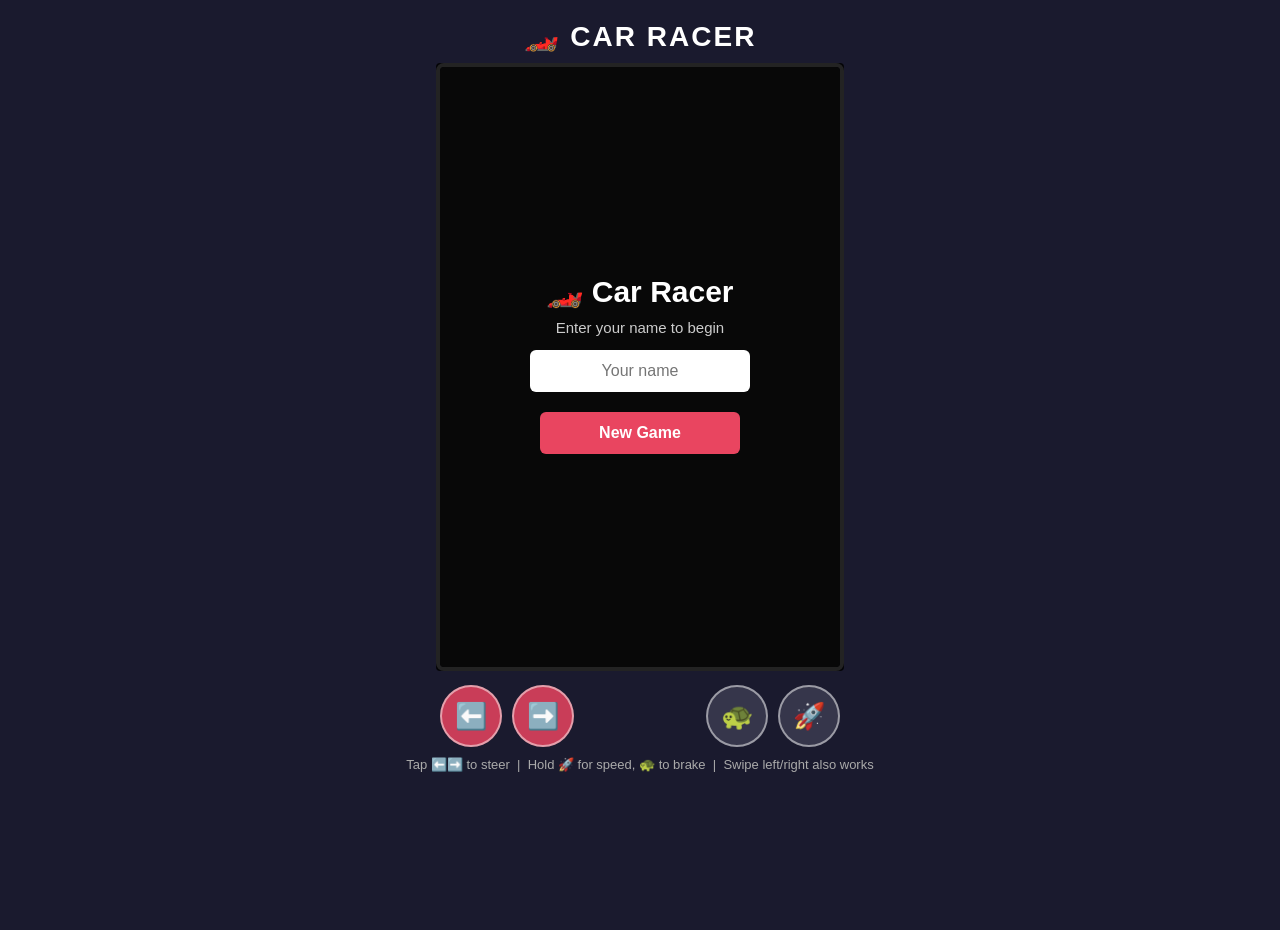
==== commit 17244cd7: "Merge remote car-racer history with local additions (Pour & Solve, my-first-game) # Conflicts: #	ind" ====
--- a/index.html
+++ b/index.html
@@ -2,31 +2,46 @@
 <html lang="en">
 <head>
 <meta charset="UTF-8">
+<meta name="viewport" content="width=device-width, initial-scale=1.0, maximum-scale=1.0, user-scalable=no">
 <title>Car Racer</title>
 <style>
-  * { margin: 0; padding: 0; box-sizing: border-box; }
-  body {
+  * { margin: 0; padding: 0; box-sizing: border-box; -webkit-tap-highlight-color: transparent; }
+  html, body {
     background: #1a1a2e;
     display: flex;
     flex-direction: column;
     align-items: center;
-    justify-content: center;
+    justify-content: flex-start;
     min-height: 100vh;
     font-family: 'Segoe UI', Arial, sans-serif;
     color: #fff;
-  }
-  h1 { margin-bottom: 10px; letter-spacing: 2px; }
-  #gameWrap { position: relative; }
+    overflow-x: hidden;
+    touch-action: none;
+    padding: 10px 0 20px;
+  }
+  h1 { margin-bottom: 10px; letter-spacing: 2px; font-size: clamp(20px, 5vw, 28px); }
+  #gameWrap { position: relative; max-width: 96vw; }
   canvas {
-    background: #555;
     border: 4px solid #eee;
     border-radius: 8px;
     display: block;
+    max-width: 96vw;
+    height: auto;
+    touch-action: none;
   }
   #hud {
     position: absolute;
     top: 10px;
     left: 10px;
+    font-size: 16px;
+    font-weight: bold;
+    text-shadow: 1px 1px 3px #000;
+    line-height: 1.4;
+  }
+  #timerDisplay {
+    position: absolute;
+    top: 10px;
+    right: 14px;
     font-size: 18px;
     font-weight: bold;
     text-shadow: 1px 1px 3px #000;
@@ -34,18 +49,19 @@
   #overlay {
     position: absolute;
     top: 0; left: 0; right: 0; bottom: 0;
-    background: rgba(0,0,0,0.75);
+    background: rgba(0,0,0,0.85);
     display: flex;
     flex-direction: column;
     align-items: center;
     justify-content: center;
     text-align: center;
     border-radius: 4px;
-  }
-  #overlay h2 { font-size: 32px; margin-bottom: 10px; }
-  #overlay p { margin-bottom: 15px; font-size: 16px; color: #ccc; }
+    padding: 20px;
+  }
+  #overlay h2 { font-size: clamp(22px, 6vw, 30px); margin-bottom: 10px; }
+  #overlay p { margin-bottom: 14px; font-size: 15px; color: #ccc; }
   button {
-    padding: 10px 24px;
+    padding: 12px 24px;
     font-size: 16px;
     background: #e94560;
     border: none;
@@ -53,13 +69,70 @@
     color: #fff;
     cursor: pointer;
     font-weight: bold;
+    margin: 6px;
+    min-width: 200px;
+    touch-action: manipulation;
   }
   button:hover { background: #ff5773; }
+  button.secondary { background: #444; }
+  button.secondary:hover { background: #666; }
+  input[type="text"] {
+    padding: 12px;
+    font-size: 16px;
+    border-radius: 6px;
+    border: none;
+    outline: none;
+    text-align: center;
+    width: 220px;
+    margin-bottom: 14px;
+  }
   #instructions {
     margin-top: 10px;
     color: #aaa;
-    font-size: 14px;
-  }
+    font-size: 13px;
+    text-align: center;
+    max-width: 96vw;
+  }
+  .modeBtns { display: flex; flex-direction: column; }
+  .nameTag {
+    font-size: 13px;
+    color: #ffd166;
+    margin-bottom: 4px;
+  }
+
+  /* ---------- Touch controls ---------- */
+  #touchControls {
+    display: flex;
+    justify-content: space-between;
+    align-items: center;
+    width: 100%;
+    max-width: 400px;
+    margin-top: 14px;
+    -webkit-user-select: none;
+    user-select: none;
+  }
+  .touchGroup { display: flex; gap: 10px; }
+  .touchBtn {
+    width: 62px;
+    height: 62px;
+    border-radius: 50%;
+    background: rgba(233, 69, 96, 0.85);
+    border: 2px solid rgba(255,255,255,0.5);
+    display: flex;
+    align-items: center;
+    justify-content: center;
+    font-size: 26px;
+    color: #fff;
+    touch-action: none;
+    -webkit-user-select: none;
+    user-select: none;
+  }
+  .touchBtn:active, .touchBtn.pressed {
+    background: rgba(255, 87, 115, 1);
+    transform: scale(0.94);
+  }
+  .touchBtn.speedBtn { background: rgba(60,60,80,0.85); }
+  .touchBtn.speedBtn:active, .touchBtn.speedBtn.pressed { background: rgba(90,90,120,1); }
 </style>
 </head>
 <body>
@@ -67,32 +140,111 @@
 <h1>🏎️ CAR RACER</h1>
 <div id="gameWrap">
   <canvas id="game" width="400" height="600"></canvas>
-  <div id="hud">Score: 0</div>
-  <div id="overlay">
-    <h2>Car Racer</h2>
-    <p>Use Arrow Keys to dodge traffic</p>
-    <button id="startBtn">Start Game</button>
+  <div id="hud"></div>
+  <div id="timerDisplay"></div>
+  <div id="overlay"></div>
+</div>
+
+<!-- On-screen touch controls: works on mobile AND can be clicked on desktop -->
+<div id="touchControls">
+  <div class="touchGroup">
+    <div class="touchBtn" id="btnLeft">⬅️</div>
+    <div class="touchBtn" id="btnRight">➡️</div>
+  </div>
+  <div class="touchGroup">
+    <div class="touchBtn speedBtn" id="btnBrake">🐢</div>
+    <div class="touchBtn speedBtn" id="btnGas">🚀</div>
   </div>
 </div>
-<div id="instructions">⬅️ ➡️ Move &nbsp; | &nbsp; ⬆️ ⬇️ Speed up / brake</div>
+
+<div id="instructions">Tap ⬅️➡️ to steer &nbsp;|&nbsp; Hold 🚀 for speed, 🐢 to brake &nbsp;|&nbsp; Swipe left/right also works</div>
 
 <script>
 const canvas = document.getElementById('game');
 const ctx = canvas.getContext('2d');
 const hud = document.getElementById('hud');
+const timerDisplay = document.getElementById('timerDisplay');
 const overlay = document.getElementById('overlay');
-const startBtn = document.getElementById('startBtn');
 
 const W = canvas.width, H = canvas.height;
 const roadLeft = 60, roadRight = W - 60, laneCount = 3;
 const laneWidth = (roadRight - roadLeft) / laneCount;
 
-let keys = {};
+let playerName = "Player";
+let currentMode = null; // 1 = time attack, 2 = classic
+
+// ---------- THEMES ----------
+const THEMES = {
+  1: { // Time Attack - dusk/sunset theme
+    road: "#3a3450",
+    grass: "#6a3fa0",
+    edge: "#ffd166",
+    dash: "#f4f1de",
+    borderColor: "#ffd166",
+    sky: ["#2b1055", "#7597de"]
+  },
+  2: { // Classic - daytime highway
+    road: "#444444",
+    grass: "#2d6a3f",
+    edge: "#ffffff",
+    dash: "#dddddd",
+    borderColor: "#eeeeee",
+    sky: ["#87ceeb", "#e0f7fa"]
+  }
+};
+
+// ---------- INPUT (touch/click buttons + optional keyboard, no arrows required) ----------
+let controls = { left: false, right: false, gas: false, brake: false };
+
+// Keyboard still works as a bonus for desktop users, but is not required
 document.addEventListener('keydown', e => {
   if (["ArrowLeft","ArrowRight","ArrowUp","ArrowDown"].includes(e.key)) e.preventDefault();
-  keys[e.key] = true;
+  if (e.key === "ArrowLeft") controls.left = true;
+  if (e.key === "ArrowRight") controls.right = true;
+  if (e.key === "ArrowUp") controls.gas = true;
+  if (e.key === "ArrowDown") controls.brake = true;
 });
-document.addEventListener('keyup', e => keys[e.key] = false);
+document.addEventListener('keyup', e => {
+  if (e.key === "ArrowLeft") controls.left = false;
+  if (e.key === "ArrowRight") controls.right = false;
+  if (e.key === "ArrowUp") controls.gas = false;
+  if (e.key === "ArrowDown") controls.brake = false;
+});
+
+// On-screen touch/click buttons
+function bindHoldButton(el, key) {
+  const setState = (val) => {
+    controls[key] = val;
+    el.classList.toggle('pressed', val);
+  };
+  el.addEventListener('touchstart', e => { e.preventDefault(); setState(true); }, { passive: false });
+  el.addEventListener('touchend', e => { e.preventDefault(); setState(false); }, { passive: false });
+  el.addEventListener('touchcancel', () => setState(false));
+  el.addEventListener('mousedown', e => { e.preventDefault(); setState(true); });
+  el.addEventListener('mouseup', () => setState(false));
+  el.addEventListener('mouseleave', () => setState(false));
+}
+bindHoldButton(document.getElementById('btnLeft'), 'left');
+bindHoldButton(document.getElementById('btnRight'), 'right');
+bindHoldButton(document.getElementById('btnGas'), 'gas');
+bindHoldButton(document.getElementById('btnBrake'), 'brake');
+
+// Swipe support directly on the canvas (extra mobile convenience)
+let swipeStartX = null;
+canvas.addEventListener('touchstart', e => {
+  swipeStartX = e.touches[0].clientX;
+}, { passive: true });
+canvas.addEventListener('touchmove', e => {
+  if (swipeStartX === null) return;
+  const dx = e.touches[0].clientX - swipeStartX;
+  if (dx > 15) { controls.right = true; controls.left = false; }
+  else if (dx < -15) { controls.left = true; controls.right = false; }
+}, { passive: true });
+canvas.addEventListener('touchend', () => {
+  swipeStartX = null;
+  controls.left = false;
+  controls.right = false;
+}, { passive: true });
 
 function laneCenter(i) {
   return roadLeft + laneWidth * i + laneWidth / 2;
@@ -105,15 +257,12 @@
   draw() {
     ctx.save();
     ctx.translate(this.x, this.y);
-    // body
     ctx.fillStyle = this.color;
     roundRect(-this.w/2, -this.h/2, this.w, this.h, 6);
     ctx.fill();
-    // windows
     ctx.fillStyle = "rgba(255,255,255,0.6)";
     roundRect(-this.w/2 + 5, -this.h/2 + 8, this.w - 10, this.h * 0.3, 3);
     ctx.fill();
-    // wheels
     ctx.fillStyle = "#111";
     ctx.fillRect(-this.w/2 - 3, -this.h/2 + 5, 4, 12);
     ctx.fillRect(this.w/2 - 1, -this.h/2 + 5, 4, 12);
@@ -142,6 +291,7 @@
 }
 
 let player, enemies, score, baseSpeed, roadOffset, gameRunning, spawnTimer, spawnInterval;
+let timeLeft, timerInterval;
 const enemyColors = ["#3498db", "#f1c40f", "#2ecc71", "#9b59b6", "#e67e22"];
 
 function resetGame() {
@@ -153,12 +303,33 @@
   spawnTimer = 0;
   spawnInterval = 75;
   gameRunning = true;
-  hud.textContent = "Score: 0";
+  timeLeft = 120;
+  updateHud();
+}
+
+function updateHud() {
+  hud.innerHTML = `<div class="nameTag">${escapeHtml(playerName)}</div>Score: ${Math.floor(score)}`;
+  if (currentMode === 1) {
+    timerDisplay.textContent = "⏱ " + formatTime(timeLeft);
+  } else {
+    timerDisplay.textContent = "";
+  }
+}
+
+function formatTime(t) {
+  const m = Math.floor(t / 60);
+  const s = Math.floor(t % 60);
+  return m + ":" + (s < 10 ? "0" : "") + s;
+}
+
+function escapeHtml(str) {
+  const div = document.createElement('div');
+  div.textContent = str;
+  return div.innerHTML;
 }
 
 function spawnEnemy() {
   const lane = Math.floor(Math.random() * laneCount);
-  // avoid stacking directly on top of another enemy in same lane too close
   const color = enemyColors[Math.floor(Math.random() * enemyColors.length)];
   enemies.push(new Car(laneCenter(lane), -80, 34, 58, color));
 }
@@ -171,26 +342,21 @@
 function update() {
   if (!gameRunning) return;
 
-  // speed gradually increases with score
   const speed = baseSpeed + score / 300;
 
-  // player movement
   const moveSpeed = 5;
-  if (keys["ArrowLeft"]) player.x -= moveSpeed;
-  if (keys["ArrowRight"]) player.x += moveSpeed;
+  if (controls.left) player.x -= moveSpeed;
+  if (controls.right) player.x += moveSpeed;
   let curSpeedMod = speed;
-  if (keys["ArrowUp"]) curSpeedMod = speed * 1.6;
-  if (keys["ArrowDown"]) curSpeedMod = speed * 0.5;
-
-  // clamp player to road
+  if (controls.gas) curSpeedMod = speed * 1.6;
+  if (controls.brake) curSpeedMod = speed * 0.5;
+
   const half = player.w / 2;
   if (player.x < roadLeft + half) player.x = roadLeft + half;
   if (player.x > roadRight - half) player.x = roadRight - half;
 
-  // road scroll
   roadOffset = (roadOffset + curSpeedMod) % 40;
 
-  // spawn enemies
   spawnTimer++;
   if (spawnTimer >= spawnInterval) {
     spawnTimer = 0;
@@ -198,41 +364,50 @@
     spawnInterval = Math.max(35, 75 - score / 20);
   }
 
-  // update enemies
   for (let i = enemies.length - 1; i >= 0; i--) {
     enemies[i].y += curSpeedMod;
     if (enemies[i].y > H + 80) {
       enemies.splice(i, 1);
     } else if (collide(player, enemies[i])) {
-      gameOver();
-      return;
+      if (currentMode === 2) {
+        endGame(false);
+        return;
+      } else {
+        // Time attack: crashing costs points but keeps racing
+        score = Math.max(0, score - 25);
+        enemies.splice(i, 1);
+      }
     }
   }
 
-  // score increases with distance
   score += curSpeedMod * 0.05;
-  hud.textContent = "Score: " + Math.floor(score);
+  updateHud();
 }
 
 function drawRoad() {
-  ctx.fillStyle = "#444";
-  ctx.fillRect(roadLeft, 0, roadRight - roadLeft, H);
-
-  // side grass
-  ctx.fillStyle = "#2d6a3f";
+  const theme = THEMES[currentMode] || THEMES[2];
+
+  const grad = ctx.createLinearGradient(0, 0, 0, H);
+  grad.addColorStop(0, theme.sky[0]);
+  grad.addColorStop(1, theme.sky[1]);
+  ctx.fillStyle = grad;
+  ctx.fillRect(0, 0, W, H);
+
+  ctx.fillStyle = theme.grass;
   ctx.fillRect(0, 0, roadLeft, H);
   ctx.fillRect(roadRight, 0, W - roadRight, H);
 
-  // road edges
-  ctx.strokeStyle = "#fff";
+  ctx.fillStyle = theme.road;
+  ctx.fillRect(roadLeft, 0, roadRight - roadLeft, H);
+
+  ctx.strokeStyle = theme.edge;
   ctx.lineWidth = 4;
   ctx.beginPath();
   ctx.moveTo(roadLeft, 0); ctx.lineTo(roadLeft, H);
   ctx.moveTo(roadRight, 0); ctx.lineTo(roadRight, H);
   ctx.stroke();
 
-  // lane dashes
-  ctx.strokeStyle = "#ddd";
+  ctx.strokeStyle = theme.dash;
   ctx.lineWidth = 3;
   ctx.setLineDash([20, 20]);
   for (let i = 1; i < laneCount; i++) {
@@ -258,29 +433,88 @@
   if (gameRunning) requestAnimationFrame(loop);
 }
 
-function gameOver() {
+function endGame(timeUp) {
   gameRunning = false;
+  clearInterval(timerInterval);
+  overlay.style.display = "flex";
+  const title = timeUp ? "⏱ Time's Up!" : "💥 Crashed!";
+  overlay.innerHTML = `
+    <h2>${title}</h2>
+    <p><strong>${escapeHtml(playerName)}</strong><br>Final Score: ${Math.floor(score)}</p>
+    <div class="modeBtns">
+      <button id="restartBtn">Race Again</button>
+      <button id="menuBtn" class="secondary">Main Menu</button>
+    </div>
+  `;
+  document.getElementById("restartBtn").addEventListener("click", () => startGame(currentMode));
+  document.getElementById("menuBtn").addEventListener("click", showMainMenu);
+}
+
+function startGame(mode) {
+  currentMode = mode;
+  overlay.style.display = "none";
+  resetGame();
+  canvas.style.borderColor = THEMES[mode].borderColor;
+
+  if (mode === 1) {
+    clearInterval(timerInterval);
+    timerInterval = setInterval(() => {
+      if (!gameRunning) return;
+      timeLeft -= 1;
+      updateHud();
+      if (timeLeft <= 0) {
+        endGame(true);
+      }
+    }, 1000);
+  }
+
+  requestAnimationFrame(loop);
+}
+
+// ---------- MENUS ----------
+function showMainMenu() {
+  gameRunning = false;
+  clearInterval(timerInterval);
+  timerDisplay.textContent = "";
+  hud.innerHTML = "";
+  ctx.clearRect(0, 0, W, H);
+  ctx.fillStyle = "#333";
+  ctx.fillRect(0, 0, W, H);
+  canvas.style.borderColor = "#eee";
+
   overlay.style.display = "flex";
   overlay.innerHTML = `
-    <h2>💥 Crashed!</h2>
-    <p>Final Score: ${Math.floor(score)}</p>
-    <button id="restartBtn">Race Again</button>
+    <h2>🏎️ Car Racer</h2>
+    <p>Enter your name to begin</p>
+    <input type="text" id="nameInput" placeholder="Your name" maxlength="16" value="${escapeHtml(playerName === "Player" ? "" : playerName)}">
+    <div class="modeBtns">
+      <button id="newGameBtn">New Game</button>
+    </div>
   `;
-  document.getElementById("restartBtn").addEventListener("click", startGame);
-}
-
-function startGame() {
-  overlay.style.display = "none";
-  resetGame();
-  requestAnimationFrame(loop);
-}
-
-startBtn.addEventListener("click", startGame);
-
-// initial static draw
-player = new Car(laneCenter(1), H - 90, 36, 60, "#e94560");
-enemies = [];
-draw();
+  document.getElementById("newGameBtn").addEventListener("click", () => {
+    const val = document.getElementById("nameInput").value.trim();
+    playerName = val.length > 0 ? val : "Player";
+    showModeMenu();
+  });
+}
+
+function showModeMenu() {
+  overlay.innerHTML = `
+    <h2>Welcome, ${escapeHtml(playerName)}!</h2>
+    <p>Choose a game mode</p>
+    <div class="modeBtns">
+      <button id="mode1Btn">🌇 Mode 1: Time Attack (2 min)</button>
+      <button id="mode2Btn">🛣️ Mode 2: Classic (Survival)</button>
+      <button id="backBtn" class="secondary">Back</button>
+    </div>
+  `;
+  document.getElementById("mode1Btn").addEventListener("click", () => startGame(1));
+  document.getElementById("mode2Btn").addEventListener("click", () => startGame(2));
+  document.getElementById("backBtn").addEventListener("click", showMainMenu);
+}
+
+// init
+showMainMenu();
 </script>
 
 </body>
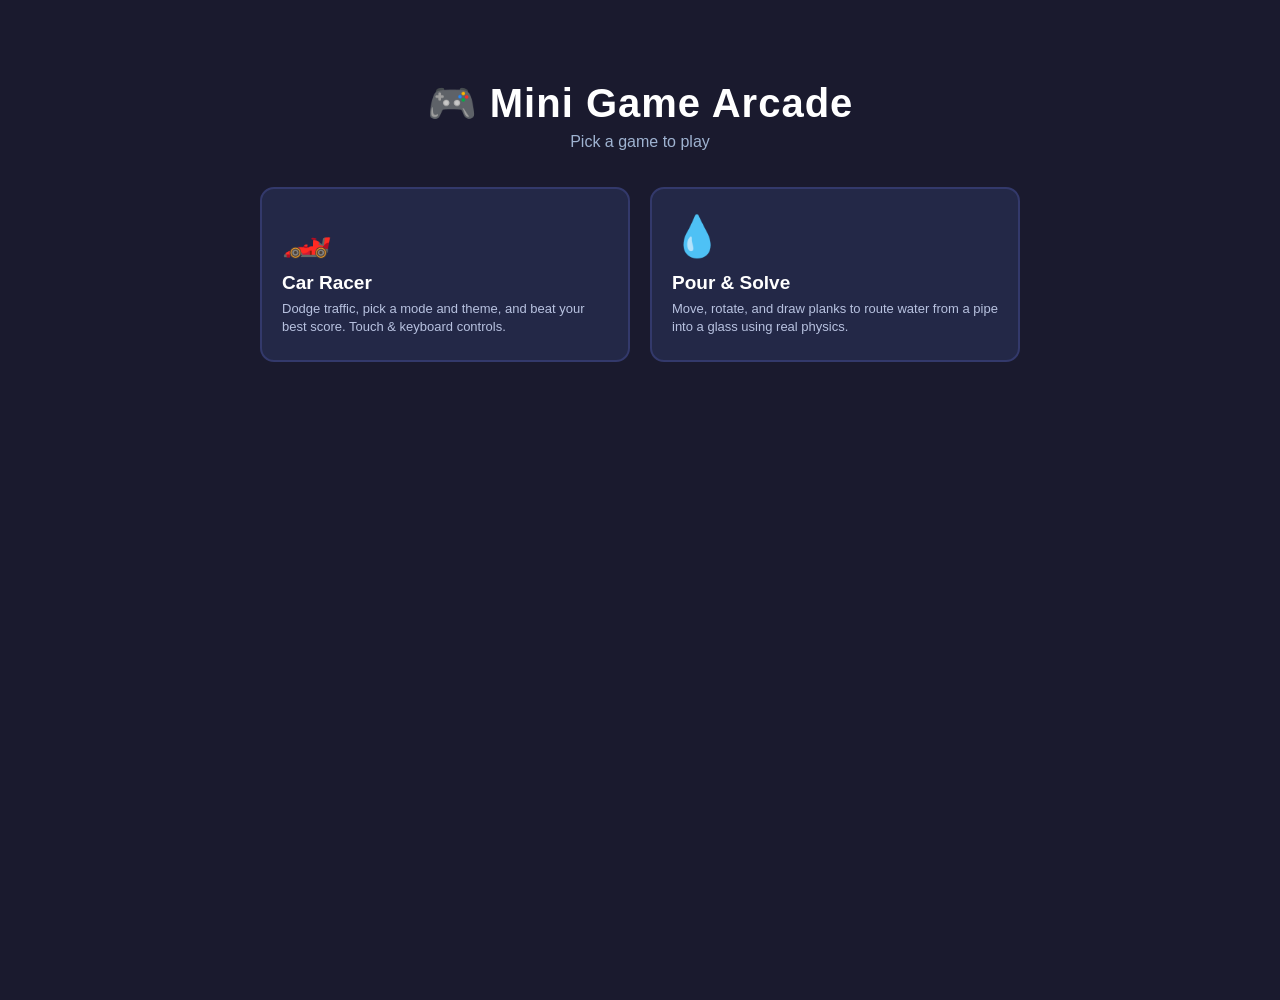
==== commit 8a186bb3: "Add game hub landing page Root now links to the Car Racer (moved to /racer/) and Pour & Solve instea" ====
--- a/index.html
+++ b/index.html
@@ -3,519 +3,65 @@
 <head>
 <meta charset="UTF-8">
 <meta name="viewport" content="width=device-width, initial-scale=1.0, maximum-scale=1.0, user-scalable=no">
-<title>Car Racer</title>
+<title>Mini Game Arcade</title>
 <style>
-  * { margin: 0; padding: 0; box-sizing: border-box; -webkit-tap-highlight-color: transparent; }
+  * { margin: 0; padding: 0; box-sizing: border-box; }
   html, body {
     background: #1a1a2e;
+    min-height: 100vh;
+    font-family: 'Segoe UI', Arial, sans-serif;
+    color: #fff;
     display: flex;
     flex-direction: column;
     align-items: center;
-    justify-content: flex-start;
-    min-height: 100vh;
-    font-family: 'Segoe UI', Arial, sans-serif;
+    padding: 40px 16px 60px;
+  }
+  h1 { font-size: clamp(26px, 6vw, 40px); letter-spacing: 1px; margin-bottom: 6px; text-align: center; }
+  p.tagline { color: #9fb3d1; margin-bottom: 36px; text-align: center; }
+  .grid {
+    display: grid;
+    grid-template-columns: repeat(auto-fit, minmax(220px, 1fr));
+    gap: 20px;
+    width: 100%;
+    max-width: 760px;
+  }
+  a.card {
+    display: block;
+    background: #232847;
+    border: 2px solid #33396b;
+    border-radius: 14px;
+    padding: 24px 20px;
+    text-decoration: none;
     color: #fff;
-    overflow-x: hidden;
-    touch-action: none;
-    padding: 10px 0 20px;
+    transition: transform .15s, border-color .15s, background .15s;
   }
-  h1 { margin-bottom: 10px; letter-spacing: 2px; font-size: clamp(20px, 5vw, 28px); }
-  #gameWrap { position: relative; max-width: 96vw; }
-  canvas {
-    border: 4px solid #eee;
-    border-radius: 8px;
-    display: block;
-    max-width: 96vw;
-    height: auto;
-    touch-action: none;
+  a.card:hover {
+    transform: translateY(-4px);
+    border-color: #e94560;
+    background: #2b3160;
   }
-  #hud {
-    position: absolute;
-    top: 10px;
-    left: 10px;
-    font-size: 16px;
-    font-weight: bold;
-    text-shadow: 1px 1px 3px #000;
-    line-height: 1.4;
-  }
-  #timerDisplay {
-    position: absolute;
-    top: 10px;
-    right: 14px;
-    font-size: 18px;
-    font-weight: bold;
-    text-shadow: 1px 1px 3px #000;
-  }
-  #overlay {
-    position: absolute;
-    top: 0; left: 0; right: 0; bottom: 0;
-    background: rgba(0,0,0,0.85);
-    display: flex;
-    flex-direction: column;
-    align-items: center;
-    justify-content: center;
-    text-align: center;
-    border-radius: 4px;
-    padding: 20px;
-  }
-  #overlay h2 { font-size: clamp(22px, 6vw, 30px); margin-bottom: 10px; }
-  #overlay p { margin-bottom: 14px; font-size: 15px; color: #ccc; }
-  button {
-    padding: 12px 24px;
-    font-size: 16px;
-    background: #e94560;
-    border: none;
-    border-radius: 6px;
-    color: #fff;
-    cursor: pointer;
-    font-weight: bold;
-    margin: 6px;
-    min-width: 200px;
-    touch-action: manipulation;
-  }
-  button:hover { background: #ff5773; }
-  button.secondary { background: #444; }
-  button.secondary:hover { background: #666; }
-  input[type="text"] {
-    padding: 12px;
-    font-size: 16px;
-    border-radius: 6px;
-    border: none;
-    outline: none;
-    text-align: center;
-    width: 220px;
-    margin-bottom: 14px;
-  }
-  #instructions {
-    margin-top: 10px;
-    color: #aaa;
-    font-size: 13px;
-    text-align: center;
-    max-width: 96vw;
-  }
-  .modeBtns { display: flex; flex-direction: column; }
-  .nameTag {
-    font-size: 13px;
-    color: #ffd166;
-    margin-bottom: 4px;
-  }
-
-  /* ---------- Touch controls ---------- */
-  #touchControls {
-    display: flex;
-    justify-content: space-between;
-    align-items: center;
-    width: 100%;
-    max-width: 400px;
-    margin-top: 14px;
-    -webkit-user-select: none;
-    user-select: none;
-  }
-  .touchGroup { display: flex; gap: 10px; }
-  .touchBtn {
-    width: 62px;
-    height: 62px;
-    border-radius: 50%;
-    background: rgba(233, 69, 96, 0.85);
-    border: 2px solid rgba(255,255,255,0.5);
-    display: flex;
-    align-items: center;
-    justify-content: center;
-    font-size: 26px;
-    color: #fff;
-    touch-action: none;
-    -webkit-user-select: none;
-    user-select: none;
-  }
-  .touchBtn:active, .touchBtn.pressed {
-    background: rgba(255, 87, 115, 1);
-    transform: scale(0.94);
-  }
-  .touchBtn.speedBtn { background: rgba(60,60,80,0.85); }
-  .touchBtn.speedBtn:active, .touchBtn.speedBtn.pressed { background: rgba(90,90,120,1); }
+  .icon { font-size: 40px; margin-bottom: 12px; display: block; }
+  .card h2 { font-size: 19px; margin-bottom: 6px; }
+  .card p { font-size: 13px; color: #b8c2e0; line-height: 1.4; }
 </style>
 </head>
 <body>
 
-<h1>🏎️ CAR RACER</h1>
-<div id="gameWrap">
-  <canvas id="game" width="400" height="600"></canvas>
-  <div id="hud"></div>
-  <div id="timerDisplay"></div>
-  <div id="overlay"></div>
+<h1>🎮 Mini Game Arcade</h1>
+<p class="tagline">Pick a game to play</p>
+
+<div class="grid">
+  <a class="card" href="./racer/">
+    <span class="icon">🏎️</span>
+    <h2>Car Racer</h2>
+    <p>Dodge traffic, pick a mode and theme, and beat your best score. Touch &amp; keyboard controls.</p>
+  </a>
+  <a class="card" href="./pour-and-solve/">
+    <span class="icon">💧</span>
+    <h2>Pour &amp; Solve</h2>
+    <p>Move, rotate, and draw planks to route water from a pipe into a glass using real physics.</p>
+  </a>
 </div>
-
-<!-- On-screen touch controls: works on mobile AND can be clicked on desktop -->
-<div id="touchControls">
-  <div class="touchGroup">
-    <div class="touchBtn" id="btnLeft">⬅️</div>
-    <div class="touchBtn" id="btnRight">➡️</div>
-  </div>
-  <div class="touchGroup">
-    <div class="touchBtn speedBtn" id="btnBrake">🐢</div>
-    <div class="touchBtn speedBtn" id="btnGas">🚀</div>
-  </div>
-</div>
-
-<div id="instructions">Tap ⬅️➡️ to steer &nbsp;|&nbsp; Hold 🚀 for speed, 🐢 to brake &nbsp;|&nbsp; Swipe left/right also works</div>
-
-<script>
-const canvas = document.getElementById('game');
-const ctx = canvas.getContext('2d');
-const hud = document.getElementById('hud');
-const timerDisplay = document.getElementById('timerDisplay');
-const overlay = document.getElementById('overlay');
-
-const W = canvas.width, H = canvas.height;
-const roadLeft = 60, roadRight = W - 60, laneCount = 3;
-const laneWidth = (roadRight - roadLeft) / laneCount;
-
-let playerName = "Player";
-let currentMode = null; // 1 = time attack, 2 = classic
-
-// ---------- THEMES ----------
-const THEMES = {
-  1: { // Time Attack - dusk/sunset theme
-    road: "#3a3450",
-    grass: "#6a3fa0",
-    edge: "#ffd166",
-    dash: "#f4f1de",
-    borderColor: "#ffd166",
-    sky: ["#2b1055", "#7597de"]
-  },
-  2: { // Classic - daytime highway
-    road: "#444444",
-    grass: "#2d6a3f",
-    edge: "#ffffff",
-    dash: "#dddddd",
-    borderColor: "#eeeeee",
-    sky: ["#87ceeb", "#e0f7fa"]
-  }
-};
-
-// ---------- INPUT (touch/click buttons + optional keyboard, no arrows required) ----------
-let controls = { left: false, right: false, gas: false, brake: false };
-
-// Keyboard still works as a bonus for desktop users, but is not required
-document.addEventListener('keydown', e => {
-  if (["ArrowLeft","ArrowRight","ArrowUp","ArrowDown"].includes(e.key)) e.preventDefault();
-  if (e.key === "ArrowLeft") controls.left = true;
-  if (e.key === "ArrowRight") controls.right = true;
-  if (e.key === "ArrowUp") controls.gas = true;
-  if (e.key === "ArrowDown") controls.brake = true;
-});
-document.addEventListener('keyup', e => {
-  if (e.key === "ArrowLeft") controls.left = false;
-  if (e.key === "ArrowRight") controls.right = false;
-  if (e.key === "ArrowUp") controls.gas = false;
-  if (e.key === "ArrowDown") controls.brake = false;
-});
-
-// On-screen touch/click buttons
-function bindHoldButton(el, key) {
-  const setState = (val) => {
-    controls[key] = val;
-    el.classList.toggle('pressed', val);
-  };
-  el.addEventListener('touchstart', e => { e.preventDefault(); setState(true); }, { passive: false });
-  el.addEventListener('touchend', e => { e.preventDefault(); setState(false); }, { passive: false });
-  el.addEventListener('touchcancel', () => setState(false));
-  el.addEventListener('mousedown', e => { e.preventDefault(); setState(true); });
-  el.addEventListener('mouseup', () => setState(false));
-  el.addEventListener('mouseleave', () => setState(false));
-}
-bindHoldButton(document.getElementById('btnLeft'), 'left');
-bindHoldButton(document.getElementById('btnRight'), 'right');
-bindHoldButton(document.getElementById('btnGas'), 'gas');
-bindHoldButton(document.getElementById('btnBrake'), 'brake');
-
-// Swipe support directly on the canvas (extra mobile convenience)
-let swipeStartX = null;
-canvas.addEventListener('touchstart', e => {
-  swipeStartX = e.touches[0].clientX;
-}, { passive: true });
-canvas.addEventListener('touchmove', e => {
-  if (swipeStartX === null) return;
-  const dx = e.touches[0].clientX - swipeStartX;
-  if (dx > 15) { controls.right = true; controls.left = false; }
-  else if (dx < -15) { controls.left = true; controls.right = false; }
-}, { passive: true });
-canvas.addEventListener('touchend', () => {
-  swipeStartX = null;
-  controls.left = false;
-  controls.right = false;
-}, { passive: true });
-
-function laneCenter(i) {
-  return roadLeft + laneWidth * i + laneWidth / 2;
-}
-
-class Car {
-  constructor(x, y, w, h, color) {
-    this.x = x; this.y = y; this.w = w; this.h = h; this.color = color;
-  }
-  draw() {
-    ctx.save();
-    ctx.translate(this.x, this.y);
-    ctx.fillStyle = this.color;
-    roundRect(-this.w/2, -this.h/2, this.w, this.h, 6);
-    ctx.fill();
-    ctx.fillStyle = "rgba(255,255,255,0.6)";
-    roundRect(-this.w/2 + 5, -this.h/2 + 8, this.w - 10, this.h * 0.3, 3);
-    ctx.fill();
-    ctx.fillStyle = "#111";
-    ctx.fillRect(-this.w/2 - 3, -this.h/2 + 5, 4, 12);
-    ctx.fillRect(this.w/2 - 1, -this.h/2 + 5, 4, 12);
-    ctx.fillRect(-this.w/2 - 3, this.h/2 - 17, 4, 12);
-    ctx.fillRect(this.w/2 - 1, this.h/2 - 17, 4, 12);
-    ctx.restore();
-  }
-  get bounds() {
-    return {
-      left: this.x - this.w/2 + 6,
-      right: this.x + this.w/2 - 6,
-      top: this.y - this.h/2 + 4,
-      bottom: this.y + this.h/2 - 4
-    };
-  }
-}
-
-function roundRect(x, y, w, h, r) {
-  ctx.beginPath();
-  ctx.moveTo(x + r, y);
-  ctx.arcTo(x + w, y, x + w, y + h, r);
-  ctx.arcTo(x + w, y + h, x, y + h, r);
-  ctx.arcTo(x, y + h, x, y, r);
-  ctx.arcTo(x, y, x + w, y, r);
-  ctx.closePath();
-}
-
-let player, enemies, score, baseSpeed, roadOffset, gameRunning, spawnTimer, spawnInterval;
-let timeLeft, timerInterval;
-const enemyColors = ["#3498db", "#f1c40f", "#2ecc71", "#9b59b6", "#e67e22"];
-
-function resetGame() {
-  player = new Car(laneCenter(1), H - 90, 36, 60, "#e94560");
-  enemies = [];
-  score = 0;
-  baseSpeed = 3.5;
-  roadOffset = 0;
-  spawnTimer = 0;
-  spawnInterval = 75;
-  gameRunning = true;
-  timeLeft = 120;
-  updateHud();
-}
-
-function updateHud() {
-  hud.innerHTML = `<div class="nameTag">${escapeHtml(playerName)}</div>Score: ${Math.floor(score)}`;
-  if (currentMode === 1) {
-    timerDisplay.textContent = "⏱ " + formatTime(timeLeft);
-  } else {
-    timerDisplay.textContent = "";
-  }
-}
-
-function formatTime(t) {
-  const m = Math.floor(t / 60);
-  const s = Math.floor(t % 60);
-  return m + ":" + (s < 10 ? "0" : "") + s;
-}
-
-function escapeHtml(str) {
-  const div = document.createElement('div');
-  div.textContent = str;
-  return div.innerHTML;
-}
-
-function spawnEnemy() {
-  const lane = Math.floor(Math.random() * laneCount);
-  const color = enemyColors[Math.floor(Math.random() * enemyColors.length)];
-  enemies.push(new Car(laneCenter(lane), -80, 34, 58, color));
-}
-
-function collide(a, b) {
-  const ab = a.bounds, bb = b.bounds;
-  return ab.left < bb.right && ab.right > bb.left && ab.top < bb.bottom && ab.bottom > bb.top;
-}
-
-function update() {
-  if (!gameRunning) return;
-
-  const speed = baseSpeed + score / 300;
-
-  const moveSpeed = 5;
-  if (controls.left) player.x -= moveSpeed;
-  if (controls.right) player.x += moveSpeed;
-  let curSpeedMod = speed;
-  if (controls.gas) curSpeedMod = speed * 1.6;
-  if (controls.brake) curSpeedMod = speed * 0.5;
-
-  const half = player.w / 2;
-  if (player.x < roadLeft + half) player.x = roadLeft + half;
-  if (player.x > roadRight - half) player.x = roadRight - half;
-
-  roadOffset = (roadOffset + curSpeedMod) % 40;
-
-  spawnTimer++;
-  if (spawnTimer >= spawnInterval) {
-    spawnTimer = 0;
-    spawnEnemy();
-    spawnInterval = Math.max(35, 75 - score / 20);
-  }
-
-  for (let i = enemies.length - 1; i >= 0; i--) {
-    enemies[i].y += curSpeedMod;
-    if (enemies[i].y > H + 80) {
-      enemies.splice(i, 1);
-    } else if (collide(player, enemies[i])) {
-      if (currentMode === 2) {
-        endGame(false);
-        return;
-      } else {
-        // Time attack: crashing costs points but keeps racing
-        score = Math.max(0, score - 25);
-        enemies.splice(i, 1);
-      }
-    }
-  }
-
-  score += curSpeedMod * 0.05;
-  updateHud();
-}
-
-function drawRoad() {
-  const theme = THEMES[currentMode] || THEMES[2];
-
-  const grad = ctx.createLinearGradient(0, 0, 0, H);
-  grad.addColorStop(0, theme.sky[0]);
-  grad.addColorStop(1, theme.sky[1]);
-  ctx.fillStyle = grad;
-  ctx.fillRect(0, 0, W, H);
-
-  ctx.fillStyle = theme.grass;
-  ctx.fillRect(0, 0, roadLeft, H);
-  ctx.fillRect(roadRight, 0, W - roadRight, H);
-
-  ctx.fillStyle = theme.road;
-  ctx.fillRect(roadLeft, 0, roadRight - roadLeft, H);
-
-  ctx.strokeStyle = theme.edge;
-  ctx.lineWidth = 4;
-  ctx.beginPath();
-  ctx.moveTo(roadLeft, 0); ctx.lineTo(roadLeft, H);
-  ctx.moveTo(roadRight, 0); ctx.lineTo(roadRight, H);
-  ctx.stroke();
-
-  ctx.strokeStyle = theme.dash;
-  ctx.lineWidth = 3;
-  ctx.setLineDash([20, 20]);
-  for (let i = 1; i < laneCount; i++) {
-    const x = roadLeft + laneWidth * i;
-    ctx.beginPath();
-    ctx.moveTo(x, -40 + roadOffset);
-    ctx.lineTo(x, H);
-    ctx.stroke();
-  }
-  ctx.setLineDash([]);
-}
-
-function draw() {
-  ctx.clearRect(0, 0, W, H);
-  drawRoad();
-  enemies.forEach(e => e.draw());
-  player.draw();
-}
-
-function loop() {
-  update();
-  draw();
-  if (gameRunning) requestAnimationFrame(loop);
-}
-
-function endGame(timeUp) {
-  gameRunning = false;
-  clearInterval(timerInterval);
-  overlay.style.display = "flex";
-  const title = timeUp ? "⏱ Time's Up!" : "💥 Crashed!";
-  overlay.innerHTML = `
-    <h2>${title}</h2>
-    <p><strong>${escapeHtml(playerName)}</strong><br>Final Score: ${Math.floor(score)}</p>
-    <div class="modeBtns">
-      <button id="restartBtn">Race Again</button>
-      <button id="menuBtn" class="secondary">Main Menu</button>
-    </div>
-  `;
-  document.getElementById("restartBtn").addEventListener("click", () => startGame(currentMode));
-  document.getElementById("menuBtn").addEventListener("click", showMainMenu);
-}
-
-function startGame(mode) {
-  currentMode = mode;
-  overlay.style.display = "none";
-  resetGame();
-  canvas.style.borderColor = THEMES[mode].borderColor;
-
-  if (mode === 1) {
-    clearInterval(timerInterval);
-    timerInterval = setInterval(() => {
-      if (!gameRunning) return;
-      timeLeft -= 1;
-      updateHud();
-      if (timeLeft <= 0) {
-        endGame(true);
-      }
-    }, 1000);
-  }
-
-  requestAnimationFrame(loop);
-}
-
-// ---------- MENUS ----------
-function showMainMenu() {
-  gameRunning = false;
-  clearInterval(timerInterval);
-  timerDisplay.textContent = "";
-  hud.innerHTML = "";
-  ctx.clearRect(0, 0, W, H);
-  ctx.fillStyle = "#333";
-  ctx.fillRect(0, 0, W, H);
-  canvas.style.borderColor = "#eee";
-
-  overlay.style.display = "flex";
-  overlay.innerHTML = `
-    <h2>🏎️ Car Racer</h2>
-    <p>Enter your name to begin</p>
-    <input type="text" id="nameInput" placeholder="Your name" maxlength="16" value="${escapeHtml(playerName === "Player" ? "" : playerName)}">
-    <div class="modeBtns">
-      <button id="newGameBtn">New Game</button>
-    </div>
-  `;
-  document.getElementById("newGameBtn").addEventListener("click", () => {
-    const val = document.getElementById("nameInput").value.trim();
-    playerName = val.length > 0 ? val : "Player";
-    showModeMenu();
-  });
-}
-
-function showModeMenu() {
-  overlay.innerHTML = `
-    <h2>Welcome, ${escapeHtml(playerName)}!</h2>
-    <p>Choose a game mode</p>
-    <div class="modeBtns">
-      <button id="mode1Btn">🌇 Mode 1: Time Attack (2 min)</button>
-      <button id="mode2Btn">🛣️ Mode 2: Classic (Survival)</button>
-      <button id="backBtn" class="secondary">Back</button>
-    </div>
-  `;
-  document.getElementById("mode1Btn").addEventListener("click", () => startGame(1));
-  document.getElementById("mode2Btn").addEventListener("click", () => startGame(2));
-  document.getElementById("backBtn").addEventListener("click", showMainMenu);
-}
-
-// init
-showMainMenu();
-</script>
 
 </body>
 </html>
